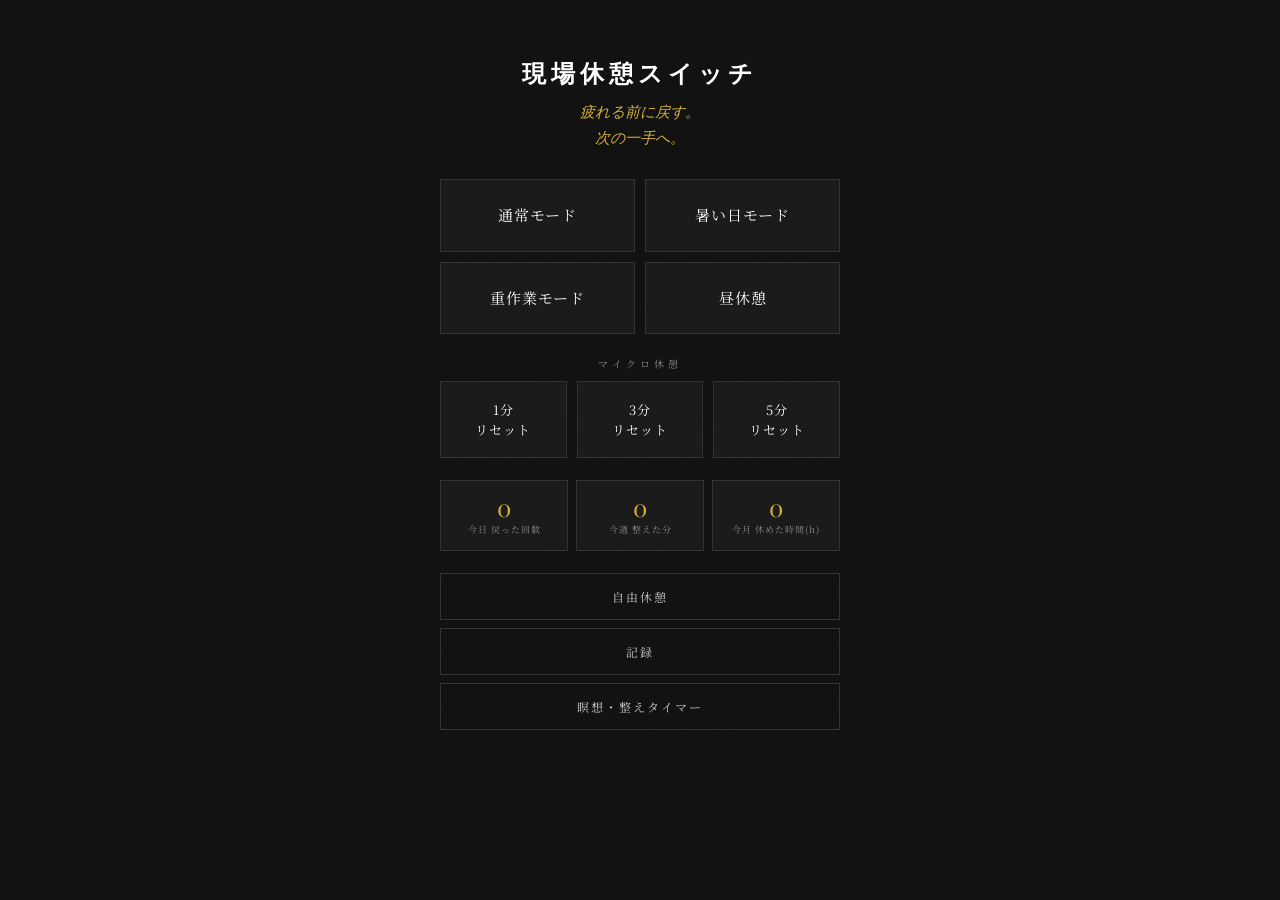
==== index.html @ 2294bb08 "Add files via upload" ====
<!DOCTYPE html>
<html lang="ja">
<head>
<meta charset="UTF-8">
<meta name="viewport" content="width=device-width, initial-scale=1.0">
<title>現場休憩スイッチ</title>
<link rel="manifest" href="manifest.json">
<meta name="theme-color" content="#111111">
<link rel="apple-touch-icon" href="icons/icon-192.png">
<meta name="apple-mobile-web-app-capable" content="yes">
<meta name="apple-mobile-web-app-status-bar-style" content="black-translucent">
<meta name="apple-mobile-web-app-title" content="現場休憩スイッチ">
<link href="https://fonts.googleapis.com/css2?family=Playfair+Display:ital,wght@0,400;0,700;1,400&family=Cormorant+Garamond:ital,wght@0,300;0,400;1,300&family=Noto+Serif+JP:wght@200;300;400&display=swap" rel="stylesheet">
<style>
*{margin:0;padding:0;box-sizing:border-box;-webkit-tap-highlight-color:transparent}
:root{
  --bg:#050507;--surface:#09090f;--card:#0d0d16;--border:#1a1a28;--border2:#252535;
  --gold:#b8973e;--gold2:#d4af5a;--gold3:#f0d080;
  --text:#ede8df;--textD:#a09880;--muted:#4a4858;--green:#4a9e6a;
}
html,body{height:100%;background:var(--bg);color:var(--text);font-family:'Noto Serif JP',serif;overflow-x:hidden;}
.ambient{position:fixed;inset:0;pointer-events:none;z-index:0;}
.ambient::before{content:'';position:absolute;top:-20%;left:30%;width:60vw;height:60vw;background:radial-gradient(circle,rgba(184,151,62,0.06)0%,transparent 70%);animation:drift 12s ease-in-out infinite alternate;}
.ambient::after{content:'';position:absolute;bottom:0;right:-10%;width:50vw;height:50vw;background:radial-gradient(circle,rgba(100,80,200,0.04)0%,transparent 70%);animation:drift 16s ease-in-out infinite alternate-reverse;}
@keyframes drift{from{transform:translate(0,0)}to{transform:translate(-5%,8%)}}
body::after{content:'';position:fixed;inset:0;background-image:url("data:image/svg+xml,%3Csvg xmlns='http://www.w3.org/2000/svg' width='300' height='300'%3E%3Cfilter id='n'%3E%3CfeTurbulence type='fractalNoise' baseFrequency='0.75' numOctaves='4'/%3E%3C/filter%3E%3Crect width='300' height='300' filter='url(%23n)' opacity='0.03'/%3E%3C/svg%3E");pointer-events:none;z-index:9999;opacity:0.5;}

#app{width:100%;}
.screen{
  display:none;
  width:100%;
  min-height:100dvh;
  flex-direction:column;
  align-items:center;
}
.screen.active{display:flex;}

/* ===== HOME ===== */
#home{justify-content:flex-start;min-height:100dvh;padding:24px 20px;position:relative;z-index:1;align-items:center;}
#meditation{justify-content:flex-start;min-height:100dvh;padding:80px 24px 40px;position:relative;z-index:1;}

/* ===== GENBA HOME (現場休憩スイッチ：黒×白×金) ===== */
#home.genba{background:#111111;color:#ffffff;}

.genba-home-header{width:100%;max-width:400px;text-align:center;margin-top:32px;margin-bottom:28px;}
.genba-home-title{
  font-family:'Playfair Display',serif;font-size:24px;font-weight:700;
  letter-spacing:5px;color:#ffffff;margin-bottom:10px;
}
.genba-home-sub{
  font-family:'Cormorant Garamond',serif;font-size:15px;font-style:italic;
  color:#D4AF37;line-height:1.7;
}

.genba-home-section{width:100%;max-width:400px;margin-bottom:22px;}
.genba-home-label{font-size:10px;letter-spacing:4px;color:#888888;text-transform:uppercase;margin-bottom:10px;text-align:center;}

.genba-home-grid{display:grid;grid-template-columns:1fr 1fr;gap:10px;}
.genba-home-grid.three{grid-template-columns:1fr 1fr 1fr;}

.genba-home-btn{
  padding:24px 8px;background:#1a1a1a;border:1px solid #333333;
  color:#ffffff;font-family:'Noto Serif JP',serif;font-size:15px;
  letter-spacing:1px;cursor:pointer;transition:all 0.2s;line-height:1.5;
}
.genba-home-btn:hover{border-color:#D4AF37;color:#D4AF37;background:rgba(212,175,55,0.06);}
.genba-home-btn.small{padding:18px 4px;font-size:13px;}

.genba-home-stats{
  width:100%;max-width:400px;
  display:grid;grid-template-columns:1fr 1fr 1fr;gap:8px;
  margin-bottom:22px;
}
.genba-stat-box{
  text-align:center;padding:14px 6px;border:1px solid #333333;background:#1a1a1a;
}
.genba-stat-num{
  display:block;font-family:'Playfair Display',serif;font-size:24px;
  color:#D4AF37;line-height:1;margin-bottom:4px;
}
.genba-stat-label{display:block;font-size:9px;letter-spacing:1px;color:#888888;}

.genba-home-links{width:100%;max-width:400px;display:flex;flex-direction:column;gap:8px;}
.genba-link-btn{
  padding:14px;background:transparent;border:1px solid #333333;
  color:#cccccc;font-family:'Noto Serif JP',serif;font-size:12px;
  letter-spacing:2px;cursor:pointer;transition:all 0.2s;
}
.genba-link-btn:hover{border-color:#D4AF37;color:#D4AF37;}
.logo{font-family:'Playfair Display',serif;font-size:13px;letter-spacing:8px;color:var(--gold);text-transform:uppercase;opacity:0.7;margin-bottom:24px;}

/* TOOL GRID — 1画面完結 */
.tool-grid{display:grid;grid-template-columns:repeat(3,1fr);gap:10px;width:100%;max-width:380px;margin-bottom:16px;}
.tool-card{
  border:1px solid var(--border2);background:var(--card);
  aspect-ratio:1;display:flex;flex-direction:column;align-items:center;justify-content:center;
  cursor:pointer;transition:all 0.25s;
}
.tool-card:hover{border-color:var(--gold);box-shadow:0 0 20px rgba(184,151,62,0.1);}
.tool-num{font-family:'Playfair Display',serif;font-size:34px;color:var(--gold2);line-height:1;}
.tool-unit{font-size:11px;letter-spacing:2px;color:var(--muted);margin-top:6px;}
.tool-card.cut .tool-num{color:#c0696f;}
.tool-card.cut:hover{border-color:#c0696f;box-shadow:0 0 20px rgba(192,105,111,0.15);}
.tool-card.sleep{background:radial-gradient(ellipse at 50% 30%,rgba(100,80,200,0.08),var(--card) 70%);}
.tool-card.sleep .tool-icon{font-size:26px;color:#a8a0e8;}
.tool-card.sleep .tool-unit{color:#a8a0e8;font-size:10px;}
.tool-card.sleep:hover{border-color:#6a5fc0;box-shadow:0 0 20px rgba(106,95,192,0.15);}
.tool-card.break{background:radial-gradient(ellipse at 50% 30%,rgba(255,255,255,0.05),var(--card) 70%);}
.tool-card.break .tool-icon{font-size:26px;color:#e8e8e8;}
.tool-card.break .tool-unit{color:#e8e8e8;font-size:11px;letter-spacing:2px;}
.tool-card.break:hover{border-color:#cfcfcf;box-shadow:0 0 20px rgba(255,255,255,0.1);}

/* HOME PHILOSOPHY */
.home-philosophy{
  width:100%;max-width:380px;
  text-align:center;
  margin:20px 0 16px;
}
.hp-line{
  font-family:'Cormorant Garamond',serif;
  font-size:14px;font-style:italic;font-weight:300;
  color:var(--textD);
  margin-bottom:14px;
  letter-spacing:1px;
}
.hp-grid{
  display:flex;
  flex-wrap:wrap;
  justify-content:center;
  gap:6px 14px;
  font-size:10px;
  letter-spacing:0.5px;
  color:var(--muted);
  font-family:'Noto Serif JP',serif;
}

/* SOUND TYPE SELECTOR */
.sound-type-row{display:flex;gap:5px;width:100%;max-width:380px;margin-bottom:10px;}
.sound-type-btn{
  flex:1;padding:10px 2px;background:transparent;
  border:1px solid var(--border2);color:var(--muted);
  font-family:'Noto Serif JP',serif;font-size:10px;letter-spacing:0.5px;
  cursor:pointer;transition:all 0.25s;
}
.sound-type-btn.on{border-color:var(--gold);color:var(--gold2);background:rgba(184,151,62,0.06);}
.sound-type-btn:hover{border-color:var(--gold2);}

/* HOME LINKS */
.home-links{display:flex;gap:10px;width:100%;max-width:380px;}
.info-link{
  flex:1;padding:14px;background:transparent;
  border:1px solid var(--border2);color:var(--muted);
  font-family:'Noto Serif JP',serif;font-size:11px;letter-spacing:3px;
  cursor:pointer;transition:all 0.25s;
}
.info-link:hover{border-color:var(--gold);color:var(--gold2);}

/* HISTORY */
.history-wrap{width:100%;max-width:380px;}
.history-item{
  display:flex;align-items:center;justify-content:space-between;
  border:1px solid var(--border);background:var(--card);
  padding:14px 16px;margin-bottom:6px;
}
.h-left{display:flex;align-items:center;gap:12px;}
.h-icon{font-size:16px;color:var(--gold);}
.h-info{display:flex;flex-direction:column;}
.h-mode{font-size:13px;color:var(--text);letter-spacing:0.5px;}
.h-date{font-size:10px;color:var(--muted);letter-spacing:1px;margin-top:2px;}
.h-dur{font-family:'Playfair Display',serif;font-size:16px;color:var(--gold2);}
.h-del{
  margin-left:14px;color:var(--muted);font-size:16px;
  padding:4px 6px;cursor:pointer;transition:color 0.2s;flex-shrink:0;
}
.h-del:hover{color:#c0696f;}
.history-empty{
  text-align:center;padding:32px 16px;
  color:var(--muted);font-size:12px;letter-spacing:2px;
  font-family:'Cormorant Garamond',serif;font-style:italic;
  border:1px dashed var(--border2);
}

/* INFO PAGE */
#info{
  padding:80px 24px 60px;
  position:relative;z-index:1;
  justify-content:flex-start;
}
#history{
  padding:80px 24px 24px;
  position:relative;z-index:1;
  justify-content:flex-start;
}
#history .info-wrap{
  margin-top:0;
  padding-top:0;
}
#history .info-title{
  margin-top:0 !important;
}
.info-wrap{width:100%;max-width:400px;}
.info-title{font-family:'Playfair Display',serif;font-size:22px;letter-spacing:4px;color:var(--gold2);text-align:center;margin-bottom:6px;}
.info-sub{font-family:'Cormorant Garamond',serif;font-size:13px;font-style:italic;color:var(--muted);text-align:center;margin-bottom:32px;}
.info-item{border:1px solid var(--border2);background:var(--card);padding:18px 20px;margin-bottom:8px;}
.info-head{display:flex;align-items:baseline;gap:12px;margin-bottom:8px;}
.info-time{font-family:'Playfair Display',serif;font-size:20px;color:var(--gold2);}
.info-name{font-size:13px;letter-spacing:2px;color:var(--text);}
.info-desc{font-family:'Cormorant Garamond',serif;font-size:14px;font-style:italic;color:var(--textD);line-height:1.7;}

/* ===== SESSION SCREEN ===== */
#session{
  position:fixed;inset:0;
  flex-direction:column;align-items:center;justify-content:center;
  padding:24px;z-index:1;
}
#session.active{display:flex;}

/* 戻るボタン（上部固定） */
.session-back{
  position:fixed;top:0;left:0;right:0;
  display:flex;align-items:center;gap:10px;
  padding:18px 20px;
  background:rgba(5,5,7,0.9);backdrop-filter:blur(10px);
  border-bottom:1px solid var(--border);
  font-size:12px;letter-spacing:3px;color:var(--textD);
  cursor:pointer;z-index:300;transition:color 0.2s;
}
.session-back:hover{color:var(--gold2);}
.session-back .arrow{font-size:16px;color:var(--gold);}

.session-mode-name{font-family:'Playfair Display',serif;font-size:26px;font-weight:700;color:var(--gold2);margin-bottom:32px;text-shadow:0 0 30px rgba(184,151,62,0.3);text-align:center;}

.session-one-line{font-family:'Cormorant Garamond',serif;font-size:18px;font-style:italic;color:var(--text);margin-top:28px;margin-bottom:8px;text-align:center;}

.timer-ring-wrap{position:relative;width:240px;height:240px;margin-bottom:8px;}
.timer-ring-wrap svg{transform:rotate(-90deg);width:100%;height:100%;}
.t-bg{stroke:var(--border2);}
.t-fill{stroke:var(--gold2);stroke-linecap:round;transition:stroke-dashoffset 1s linear;filter:drop-shadow(0 0 10px rgba(212,175,90,0.4));}
.timer-display{position:absolute;inset:0;display:flex;flex-direction:column;align-items:center;justify-content:center;}
.timer-time{font-family:'Playfair Display',serif;font-size:60px;color:var(--gold3);letter-spacing:2px;text-shadow:0 0 20px rgba(240,208,128,0.25);}
.timer-state{font-size:10px;letter-spacing:4px;color:var(--gold2);text-transform:uppercase;margin-top:8px;}

.session-actions{display:flex;gap:12px;width:100%;max-width:320px;}
.s-btn{
  flex:1;padding:16px;background:transparent;border:1px solid var(--border2);
  color:var(--textD);font-family:'Noto Serif JP',serif;font-size:12px;letter-spacing:3px;
  cursor:pointer;transition:all 0.25s;
}
.s-btn:hover{border-color:var(--gold);color:var(--gold2);}
.s-btn.gold{border-color:var(--gold);color:var(--gold2);background:rgba(184,151,62,0.06);}
.s-btn.gold:hover{background:rgba(184,151,62,0.12);box-shadow:0 0 20px rgba(184,151,62,0.15);}

.sound-toggle{
  margin-top:24px;display:flex;align-items:center;gap:10px;
  font-size:11px;letter-spacing:2px;color:var(--muted);cursor:pointer;
  border:1px solid var(--border);padding:10px 20px;transition:all 0.25s;
}
.sound-toggle.on{border-color:var(--gold);color:var(--gold2);}
.sound-toggle:hover{border-color:var(--gold2);}

.session-note{
  margin-top:14px;font-size:10px;letter-spacing:1px;
  color:var(--muted);text-align:center;max-width:280px;
  line-height:1.6;
}
.session-note.warn{color:#c0696f;}
.screen.genba .session-note{color:#888888;}
.screen.genba .session-note.warn{color:#c0696f;}

/* ===== COMPLETE SCREEN ===== */
#complete{justify-content:center;padding:40px 24px;text-align:center;position:relative;z-index:1;}
.complete-mark{font-size:14px;letter-spacing:8px;color:var(--gold);margin-bottom:32px;}
.complete-msg{font-family:'Cormorant Garamond',serif;font-size:22px;font-style:italic;font-weight:300;line-height:1.8;color:var(--text);max-width:340px;margin-bottom:48px;min-height:80px;display:flex;align-items:center;justify-content:center;}
.complete-msg.loading{font-family:'Noto Serif JP',serif;font-style:normal;font-size:12px;color:var(--muted);letter-spacing:2px;display:flex;align-items:center;gap:10px;}
.dots span{display:inline-block;width:5px;height:5px;background:var(--gold);border-radius:50%;animation:dot 1.4s infinite;}
.dots span:nth-child(2){animation-delay:.2s}.dots span:nth-child(3){animation-delay:.4s}
@keyframes dot{0%,80%,100%{transform:scale(0.5);opacity:0.2}40%{transform:scale(1);opacity:1}}

/* ===== SLEEP SCREEN ===== */
#sleep{
  justify-content:flex-start;
  padding:120px 24px 60px;
  position:relative;z-index:1;
  background:radial-gradient(ellipse at 50% 0%,rgba(100,80,200,0.06)0%,transparent 60%);
}
.sleep-deco{font-size:11px;letter-spacing:6px;color:#8880c0;text-transform:uppercase;margin-bottom:16px;opacity:0.7;text-align:center;}
.sleep-msg{font-family:'Cormorant Garamond',serif;font-size:18px;font-style:italic;color:var(--textD);margin-bottom:48px;text-align:center;}
.sleep-elapsed{font-family:'Playfair Display',serif;font-size:48px;color:var(--gold3);letter-spacing:2px;margin-bottom:4px;text-shadow:0 0 20px rgba(240,208,128,0.2);}
.sleep-remaining{font-size:11px;letter-spacing:2px;color:var(--muted);margin-bottom:36px;min-height:14px;}

/* ===== GENBA THEME (休憩モード：黒×白、屋外視認性重視) ===== */
.screen.genba{
  background:#111111;
  color:#ffffff;
}
.screen.genba .session-back.genba-back{
  background:rgba(17,17,17,0.92);
  color:#cccccc;
  border-bottom:1px solid #2a2a2a;
}
.screen.genba .session-back.genba-back .arrow{color:#D4AF37;}
.screen.genba .session-back.genba-back:hover{color:#D4AF37;}

#breakSetup{justify-content:flex-start;padding:100px 24px 60px;align-items:center;}
#genbaModeSelect{justify-content:flex-start;padding:100px 24px 60px;align-items:center;}
.genba-title{font-family:'Playfair Display',serif;font-size:26px;font-weight:700;letter-spacing:4px;color:#ffffff;margin-bottom:8px;text-align:center;}
.genba-sub{font-family:'Cormorant Garamond',serif;font-size:14px;font-style:italic;color:#aaaaaa;margin-bottom:32px;text-align:center;}

.genba-input-wrap{width:100%;max-width:360px;margin-bottom:36px;}
.genba-input{
  width:100%;padding:16px;background:#1a1a1a;
  border:1px solid #333333;color:#ffffff;
  font-family:'Noto Serif JP',serif;font-size:15px;
  margin-bottom:12px;
}
.genba-input:focus{outline:none;border-color:#D4AF37;}
.genba-input::placeholder{color:#666666;}
.genba-presets{display:flex;flex-wrap:wrap;gap:8px;}
.genba-preset-btn{
  padding:10px 14px;background:transparent;border:1px solid #333333;
  color:#cccccc;font-family:'Noto Serif JP',serif;font-size:12px;
  letter-spacing:1px;cursor:pointer;transition:all 0.2s;
}
.genba-preset-btn:hover{border-color:#D4AF37;color:#D4AF37;}

.genba-time-label{font-size:10px;letter-spacing:4px;color:#888888;text-transform:uppercase;margin-bottom:12px;}
.genba-time-row{display:flex;gap:10px;width:100%;max-width:360px;}
.genba-time-btn{
  flex:1;padding:18px 8px;background:#1a1a1a;border:1px solid #333333;
  color:#ffffff;font-family:'Playfair Display',serif;font-size:18px;
  cursor:pointer;transition:all 0.2s;
}
.genba-time-btn:hover{border-color:#D4AF37;color:#D4AF37;background:rgba(212,175,55,0.06);}

/* BREAK SESSION */
#breakSession{padding:24px;}
.genba-mode-name{font-family:'Playfair Display',serif;font-size:26px;font-weight:700;color:#ffffff;margin-bottom:28px;text-align:center;letter-spacing:4px;}
.genba-ring .genba-ring-bg{stroke:#333333;}
.genba-ring .genba-ring-fill{stroke:#D4AF37;filter:drop-shadow(0 0 8px rgba(212,175,55,0.4));}
.genba-time{color:#ffffff;text-shadow:none;}
.genba-state{color:#D4AF37;}
.genba-calm-list{
  display:flex;flex-direction:column;gap:10px;align-items:center;
  margin-top:8px;font-family:'Cormorant Garamond',serif;font-size:18px;
  font-style:italic;color:#cccccc;
}
.genba-btn{border-color:#333333;color:#cccccc;}
.genba-btn:hover{border-color:#D4AF37;color:#D4AF37;}
.genba-btn.gold{border-color:#D4AF37;color:#D4AF37;background:rgba(212,175,55,0.06);}
.genba-btn.gold:hover{background:rgba(212,175,55,0.14);}

/* BREAK DONE */
#breakDone{justify-content:center;padding:40px 24px;text-align:center;}
.genba-done-mark{font-size:20px;color:#888888;margin-bottom:14px;}
.genba-done-label{font-family:'Cormorant Garamond',serif;font-size:15px;font-style:italic;letter-spacing:3px;color:#aaaaaa;margin-bottom:32px;}
.genba-done-sub{font-size:12px;letter-spacing:4px;color:#888888;text-transform:uppercase;margin-bottom:14px;}
.genba-next-action{
  font-family:'Playfair Display',serif;font-size:30px;font-weight:700;
  color:#D4AF37;max-width:340px;line-height:1.6;
  border:1px solid #D4AF37;padding:28px 24px;background:#1a1a1a;
  text-shadow:0 0 20px rgba(212,175,55,0.25);
  box-shadow:0 0 30px rgba(212,175,55,0.1);
}

/* BREAK WARNING (休憩終了30秒前: 全画面演出) */
#breakWarning{
  justify-content:center;align-items:center;text-align:center;
  background:#000000;
  animation: genbaWarningFade 0.6s ease;
}
@keyframes genbaWarningFade{from{opacity:0}to{opacity:1}}
.genba-warning-wrap{display:flex;flex-direction:column;align-items:center;padding:24px;}
.genba-warning-label{
  font-family:'Noto Serif JP',serif;font-size:13px;font-weight:400;
  letter-spacing:6px;color:#888888;margin-bottom:6px;
  text-transform:uppercase;
}
.genba-warning-sub{
  font-family:'Cormorant Garamond',serif;font-size:14px;font-style:italic;
  color:#888888;margin-bottom:4px;
}
.genba-warning-action{
  margin-top:36px;font-family:'Playfair Display',serif;font-size:32px;font-weight:700;
  font-style:normal;color:#D4AF37;border:1px solid #D4AF37;
  padding:28px 24px;background:#1a1a1a;max-width:340px;line-height:1.6;
  text-shadow:0 0 20px rgba(212,175,55,0.25);
  box-shadow:0 0 30px rgba(212,175,55,0.1);
}

/* SLEEP SELECT */
#sleepSelect{justify-content:flex-start;padding:120px 24px 60px;position:relative;z-index:1;}
.sleep-select-list{width:100%;max-width:340px;display:flex;flex-direction:column;gap:10px;margin-top:8px;}
.sleep-select-btn{
  padding:18px;background:var(--card);border:1px solid var(--border2);
  color:var(--text);font-family:'Noto Serif JP',serif;font-size:14px;letter-spacing:2px;
  cursor:pointer;transition:all 0.25s;
}
.sleep-select-btn:hover{border-color:#6a5fc0;color:#a8a0e8;box-shadow:0 0 20px rgba(106,95,192,0.1);}

/* BOTTOM PAD */
.bottom-pad{height:40px;}
</style>
</head>
<body>
<div class="ambient"></div>
<div id="app">

<!-- ===== HOME (現場休憩スイッチ) ===== -->
<div id="home" class="screen active genba">
  <div class="genba-home-header">
    <div class="genba-home-title">現場休憩スイッチ</div>
    <div class="genba-home-sub">疲れる前に戻す。<br>次の一手へ。</div>
  </div>

  <div class="genba-home-section">
    <div class="genba-home-grid">
      <button class="genba-home-btn" onclick="openGenbaMode('normal')">通常モード</button>
      <button class="genba-home-btn" onclick="openGenbaMode('hot')">暑い日モード</button>
      <button class="genba-home-btn" onclick="openGenbaMode('heavy')">重作業モード</button>
      <button class="genba-home-btn" onclick="openGenbaMode('lunch')">昼休憩</button>
    </div>
  </div>

  <div class="genba-home-section">
    <div class="genba-home-label">マイクロ休憩</div>
    <div class="genba-home-grid three">
      <button class="genba-home-btn small" onclick="openMicroSetup(1)">1分<br>リセット</button>
      <button class="genba-home-btn small" onclick="openMicroSetup(3)">3分<br>リセット</button>
      <button class="genba-home-btn small" onclick="openMicroSetup(5)">5分<br>リセット</button>
    </div>
  </div>

  <div class="genba-home-stats" id="genbaHomeStats"></div>

  <div class="genba-home-links">
    <button class="genba-link-btn" onclick="openBreakSetup()">自由休憩</button>
    <button class="genba-link-btn" onclick="renderHistory();showScreen('history')">記録</button>
    <button class="genba-link-btn" onclick="showScreen('meditation')">瞑想・整えタイマー</button>
  </div>
</div>

<!-- ===== MEDITATION (瞑想・整えタイマー) ===== -->
<div id="meditation" class="screen">
  <div class="session-back" onclick="goHome()">
    <span class="arrow">←</span> 戻る
  </div>
  <div class="logo" style="margin-top:60px;">DAIMON</div>

  <div class="tool-grid">
    <div class="tool-card cut" onclick="startSession(30,'secs','断ち切り')">
      <div class="tool-num">30</div><div class="tool-unit">秒</div>
    </div>
    <div class="tool-card" onclick="startSession(1,'min','一息リセット')">
      <div class="tool-num">1</div><div class="tool-unit">分</div>
    </div>
    <div class="tool-card" onclick="startSession(3,'min','現場呼吸')">
      <div class="tool-num">3</div><div class="tool-unit">分</div>
    </div>
    <div class="tool-card" onclick="startSession(5,'min','集中戻し')">
      <div class="tool-num">5</div><div class="tool-unit">分</div>
    </div>
    <div class="tool-card" onclick="startSession(10,'min','精度回復')">
      <div class="tool-num">10</div><div class="tool-unit">分</div>
    </div>
    <div class="tool-card" onclick="startSession(20,'min','深い整え')">
      <div class="tool-num">20</div><div class="tool-unit">分</div>
    </div>
    <div class="tool-card" onclick="startSession(25,'min','ストレス耐性')">
      <div class="tool-num">25</div><div class="tool-unit">分</div>
    </div>
    <div class="tool-card sleep" onclick="showScreen('sleepSelect')">
      <div class="tool-icon">◐</div><div class="tool-unit">眠れない時</div>
    </div>
    <div class="tool-card break" onclick="openBreakSetup()">
      <div class="tool-icon">↺</div><div class="tool-unit">休憩</div>
    </div>
  </div>

  <div class="home-philosophy">
    <div class="hp-line">休むためではなく、戻るために使う。</div>
    <div class="hp-grid">
      <span>30秒：断ち切り</span>
      <span>1分：一息</span>
      <span>3分：呼吸</span>
      <span>5分：集中</span>
      <span>10分：精度</span>
      <span>20分：回復</span>
      <span>25分：耐性</span>
    </div>
  </div>

  <div class="sound-type-row">
    <button class="sound-type-btn" data-sound="ocean" onclick="setSoundType('ocean')">波打ち際</button>
    <button class="sound-type-btn" data-sound="river" onclick="setSoundType('river')">川</button>
    <button class="sound-type-btn" data-sound="forest" onclick="setSoundType('forest')">森</button>
    <button class="sound-type-btn" data-sound="rain" onclick="setSoundType('rain')">雨</button>
    <button class="sound-type-btn on" data-sound="silent" onclick="setSoundType('silent')">無音</button>
  </div>

  <div class="sound-toggle count-sound-toggle on" onclick="toggleCountSound()" style="margin-top:0;margin-bottom:14px;">
    🔔 &nbsp;カウント音 — ON
  </div>

  <div class="home-links">
    <button class="info-link" onclick="renderHistory();showScreen('history')">記録</button>
    <button class="info-link" onclick="showScreen('info')">時間別効果</button>
  </div>
</div>

<!-- ===== HISTORY (記録) ===== -->
<div id="history" class="screen">
  <div class="session-back" onclick="goHome()">
    <span class="arrow">←</span> 戻る
  </div>
  <div class="info-wrap">
    <div class="info-title">記録</div>
    <div class="info-sub">積み上げてきたもの</div>
    <div class="history-wrap" id="historyWrap"></div>
  </div>
  <div class="bottom-pad"></div>
</div>

<!-- ===== INFO (時間別効果) ===== -->
<div id="info" class="screen">
  <div class="session-back" onclick="goMeditation()">
    <span class="arrow">←</span> 戻る
  </div>

  <div class="info-wrap">
    <div class="info-title">時間別効果</div>
    <div class="info-sub">それぞれの時間に、意味がある</div>

    <div class="info-item">
      <div class="info-head"><span class="info-time">30秒</span><span class="info-name">断ち切り</span></div>
      <div class="info-desc">今のミスや感情を、そこで止める。引きずらず次へ移るための一手。</div>
    </div>
    <div class="info-item">
      <div class="info-head"><span class="info-time">1分</span><span class="info-name">一息リセット</span></div>
      <div class="info-desc">肩の力を抜き、呼吸を整える。小さな切り替えに使う。</div>
    </div>
    <div class="info-item">
      <div class="info-head"><span class="info-time">3分</span><span class="info-name">現場呼吸</span></div>
      <div class="info-desc">作業の合間、現場に戻るための呼吸。焦りを置いていく。</div>
    </div>
    <div class="info-item">
      <div class="info-head"><span class="info-time">5分</span><span class="info-name">集中戻し</span></div>
      <div class="info-desc">散った集中を戻す。雑念が出ても、また戻ればいい。</div>
    </div>
    <div class="info-item">
      <div class="info-head"><span class="info-time">10分</span><span class="info-name">精度回復</span></div>
      <div class="info-desc">焦りや力みを抜き、静かな状態に戻す。判断の精度を取り戻す。</div>
    </div>
    <div class="info-item">
      <div class="info-head"><span class="info-time">20分</span><span class="info-name">深い整え</span></div>
      <div class="info-desc">長く座り、思考を追わない時間。深いリセットに使う。</div>
    </div>
    <div class="info-item">
      <div class="info-head"><span class="info-time">25分</span><span class="info-name">ストレス耐性</span></div>
      <div class="info-desc">不快さから逃げずにいる時間。耐えたことが、そのまま証拠になる。</div>
    </div>
    <div class="info-item">
      <div class="info-head"><span class="info-time">∞</span><span class="info-name">眠れない時</span></div>
      <div class="info-desc">タイマーなし。自然音だけで横になる。終わりを決めず、終わったら終了を押す。</div>
    </div>
  </div>

  <div class="bottom-pad"></div>
</div>

<!-- ===== SESSION ===== -->
<div id="session" class="screen">
  <div class="session-back" onclick="cancelSession()">
    <span class="arrow">←</span> 戻る
  </div>

  <div class="session-mode-name" id="sessionModeName">—</div>

  <div class="timer-ring-wrap">
    <svg viewBox="0 0 240 240">
      <circle class="t-bg" cx="120" cy="120" r="108" fill="none" stroke-width="4"/>
      <circle class="t-fill" id="tFill" cx="120" cy="120" r="108" fill="none" stroke-width="4" stroke-dasharray="679" stroke-dashoffset="0"/>
    </svg>
    <div class="timer-display">
      <div class="timer-time" id="timerTime">00:00</div>
      <div class="timer-state" id="timerState">進行中</div>
    </div>
  </div>

  <div class="session-one-line" id="sessionOneLine">—</div>

  <div class="sound-toggle" id="soundToggle" onclick="toggleSound()" style="margin-top:20px;">
    ♪ &nbsp;自然音 — OFF
  </div>

  <div class="session-actions" style="margin-top:28px;">
    <button class="s-btn" id="pauseBtn" onclick="togglePause()">一旦止める</button>
    <button class="s-btn gold" onclick="cancelSession()">終了</button>
  </div>
</div>

<!-- ===== COMPLETE ===== -->
<div id="complete" class="screen">
  <div class="complete-mark">✦ ✦ ✦</div>
  <div class="complete-msg" id="completeMsg">整った。</div>
  <div class="session-actions" style="max-width:320px;">
    <button class="s-btn gold" onclick="goMeditation()" style="flex:1">ホームへ戻る</button>
  </div>
</div>

<!-- ===== SLEEP ===== -->
<!-- ===== SLEEP SELECT (終了時間選択) ===== -->
<div id="sleepSelect" class="screen">
  <div class="session-back" onclick="goMeditation()">
    <span class="arrow">←</span> 戻る
  </div>
  <div class="sleep-deco">SLEEP MODE</div>
  <div class="sleep-msg">終了時間を選んでください</div>
  <div class="sleep-select-list">
    <button class="sleep-select-btn" onclick="startSleep(30)">30分後に停止</button>
    <button class="sleep-select-btn" onclick="startSleep(60)">60分後に停止</button>
    <button class="sleep-select-btn" onclick="startSleep(90)">90分後に停止</button>
    <button class="sleep-select-btn" onclick="startSleep(480)">朝まで流す</button>
    <button class="sleep-select-btn" onclick="startSleep(0)">手動停止</button>
  </div>
</div>

<div id="sleep" class="screen">
  <div class="sleep-deco">SLEEP MODE</div>
  <div class="sleep-msg">そのまま、横になっていい。<br>音だけが続く。</div>
  <div class="sleep-elapsed" id="sleepElapsed">00:00</div>
  <div class="sleep-remaining" id="sleepRemaining"></div>
  <div class="sound-toggle on" id="sleepSoundToggle" onclick="toggleSleepSound()">
    ♪ &nbsp;自然音 — ON
  </div>
  <div class="session-actions" style="margin-top:32px;max-width:320px;">
    <button class="s-btn" onclick="endSleep()" style="flex:1">終了</button>
  </div>
</div>

<!-- ===== BREAK SETUP (休憩前: 次の一手を入力) ===== -->
<!-- ===== GENBA MODE SELECT (通常/暑い日/重作業/昼休憩の時間選択) ===== -->
<div id="genbaModeSelect" class="screen genba">
  <div class="session-back genba-back" onclick="goHome()">
    <span class="arrow">←</span> 戻る
  </div>

  <div class="genba-title" id="genbaModeTitle">モード</div>
  <div class="genba-sub" id="genbaModeNote"></div>

  <div class="genba-input-wrap">
    <div class="genba-time-label" style="margin-bottom:10px;">休憩後、最初にやること</div>
    <input type="text" id="genbaNextActionInput" class="genba-input" placeholder="例：ボードを1枚貼る（未入力なら「次の一手だけ見る」）" maxlength="40">
    <div class="genba-presets">
      <button class="genba-preset-btn" onclick="setGenbaNextAction('間柱を入れる')">間柱を入れる</button>
      <button class="genba-preset-btn" onclick="setGenbaNextAction('ボードを1枚貼る')">ボードを1枚貼る</button>
      <button class="genba-preset-btn" onclick="setGenbaNextAction('墨出しをする')">墨出しをする</button>
      <button class="genba-preset-btn" onclick="setGenbaNextAction('次の一手だけ見る')">次の一手だけ見る</button>
    </div>
  </div>

  <div class="genba-time-label" id="genbaModeOptionsLabel">作業 → 休憩 を選ぶ</div>
  <div class="genba-time-row" id="genbaModeOptions" style="flex-direction:column;gap:10px;"></div>
</div>

<div id="breakSetup" class="screen genba">
  <div class="session-back genba-back" onclick="goHome()">
    <span class="arrow">←</span> 戻る
  </div>

  <div class="genba-title">休憩</div>
  <div class="genba-sub">休憩後、最初にやることを決めておく</div>

  <div class="genba-input-wrap">
    <input type="text" id="nextActionInput" class="genba-input" placeholder="例：ボードを1枚貼る" maxlength="40">
    <div class="genba-presets">
      <button class="genba-preset-btn" onclick="setNextAction('間柱を入れる')">間柱を入れる</button>
      <button class="genba-preset-btn" onclick="setNextAction('ボードを1枚貼る')">ボードを1枚貼る</button>
      <button class="genba-preset-btn" onclick="setNextAction('墨出しをする')">墨出しをする</button>
      <button class="genba-preset-btn" onclick="setNextAction('次の一手だけ見る')">次の一手だけ見る</button>
    </div>
  </div>

  <div class="genba-time-label">休憩時間</div>
  <div class="genba-time-row">
    <button class="genba-time-btn" onclick="startBreak(5)">5分</button>
    <button class="genba-time-btn" onclick="startBreak(10)">10分</button>
    <button class="genba-time-btn" onclick="startBreak(15)">15分</button>
    <button class="genba-time-btn" onclick="startBreak(20)">20分</button>
  </div>
</div>

<!-- ===== BREAK SESSION (休憩中) ===== -->
<div id="breakSession" class="screen genba">
  <div class="session-back genba-back" onclick="cancelBreak()">
    <span class="arrow">←</span> 戻る
  </div>

  <div class="genba-mode-name" id="breakModeName">休憩中</div>

  <div class="timer-ring-wrap genba-ring">
    <svg viewBox="0 0 240 240">
      <circle class="t-bg genba-ring-bg" cx="120" cy="120" r="108" fill="none" stroke-width="4"/>
      <circle class="t-fill genba-ring-fill" id="breakRingFill" cx="120" cy="120" r="108" fill="none" stroke-width="4" stroke-dasharray="679" stroke-dashoffset="0"/>
    </svg>
    <div class="timer-display">
      <div class="timer-time genba-time" id="breakTimerTime">00:00</div>
      <div class="timer-state genba-state" id="breakTimerState">整える</div>
    </div>
  </div>

  <div class="genba-calm-list" id="breakChecklist"></div>

  <div class="session-note warn wake-lock-note" style="display:none;">
    この端末は画面消灯防止に対応していません。スマホ標準アラームを併用してください。
  </div>

  <div class="session-actions" style="margin-top:28px;">
    <button class="s-btn genba-btn" id="breakPauseBtn" onclick="toggleBreakPause()">一旦止める</button>
    <button class="s-btn genba-btn gold" onclick="cancelBreak()">終了</button>
  </div>
</div>

<!-- ===== BREAK WARNING (休憩終了30秒前：全画面) ===== -->
<div id="breakWarning" class="screen genba">
  <div class="genba-warning-wrap">
    <div class="genba-warning-label">次の一手だけ見る</div>
    <div class="genba-warning-sub">全部考えなくていい</div>
    <div class="genba-warning-sub">戻る場所は一つでいい</div>
    <div class="genba-warning-action" id="breakWarningAction">—</div>
  </div>
</div>

<!-- ===== BREAK DONE (休憩終了→次の一手) ===== -->
<div id="breakDone" class="screen genba">
  <div class="genba-done-mark">✦</div>
  <div class="genba-done-label" id="breakDoneLabel">休憩完了</div>
  <div class="genba-done-sub">まず</div>
  <div class="genba-next-action" id="breakNextActionDisplay">—</div>

  <div class="session-actions" style="margin-top:40px;max-width:320px;">
    <button class="s-btn genba-btn gold" style="flex:1" onclick="goHome()">現場に戻る</button>
  </div>
</div>

</div>

<script>
// ===== STATE =====
let currentTimer = null;
let totalSeconds = 0;
let remainingSeconds = 0;
let isPaused = false;
let wakeLock = null;
let wakeLockUnsupported = false;
let soundOn = false;
const COUNT_SOUND_KEY = 'daimon_count_sound';
let countSoundOn = localStorage.getItem(COUNT_SOUND_KEY) !== '0'; // 初期値ON
let currentModeLabel = '';
let currentModeUnit = '';
let currentModeValue = 0;
let audioCtx = null;
let noiseNode = null;
let bigWaveTimer = null;

// Sleep mode
let sleepInterval = null;
let sleepSeconds = 0;
let sleepSoundOn = true;

const RING_CIRC = 2 * Math.PI * 108; // ≈679

// ===== MODE CONTENT (一言だけ) =====
const MODE_CONTENT = {
  '断ち切り':     '次の一手だけ見る',
  '一息リセット': '肩の力を抜く',
  '現場呼吸':     '戻ったら、動き出す',
  '集中戻し':     '崩れても、戻れる',
  '精度回復':     '静かになるまで',
  '深い整え':     'ただ、座っている',
  'ストレス耐性': '逃げずに、ここにいる',
};


// ===== HISTORY (localStorage) =====
const HISTORY_KEY = 'daimon_meditation_history';

function loadHistory() {
  try {
    const raw = localStorage.getItem(HISTORY_KEY);
    const history = raw ? JSON.parse(raw) : [];

    let changed = false;
    const fixed = history.map((item, index) => {
      if (!item.id) {
        changed = true;
        return { ...item, id: 'legacy-' + index + '-' + (item.date || '') + '-' + (item.label || '') };
      }
      return item;
    });

    if (changed) localStorage.setItem(HISTORY_KEY, JSON.stringify(fixed));

    return fixed;
  } catch { return []; }
}

function saveHistoryEntry(entry) {
  const history = loadHistory();
  entry.id = Date.now() + '-' + Math.random().toString(36).slice(2,7);
  entry.ts = Date.now(); // 統計集計用タイムスタンプ
  history.unshift(entry); // 新しいものを先頭に
  if (history.length > 50) history.length = 50; // 最大50件
  localStorage.setItem(HISTORY_KEY, JSON.stringify(history));
}

function deleteHistoryEntry(id) {
  if (!id) return;
  const history = loadHistory().filter(item => item.id !== id);
  localStorage.setItem(HISTORY_KEY, JSON.stringify(history));
  renderHistory();
}

function clearAllHistory() {
  if (!confirm('記録をすべて削除しますか？')) return;
  localStorage.setItem(HISTORY_KEY, JSON.stringify([]));
  renderHistory();
}

// ===== 現場休憩スイッチ：統計表示（今日/今週/今月） =====
// ポイント化・ランキング・連続記録は意図的に実装しない（仕様方針）
function renderGenbaStats() {
  const wrap = document.getElementById('genbaHomeStats');
  if (!wrap) return;
  wrap.textContent = '';

  const history = loadHistory().filter(item => typeof item.ts === 'number');
  const now = new Date();

  // 今日の開始
  const todayStart = new Date(now.getFullYear(), now.getMonth(), now.getDate()).getTime();

  // 今週の開始（月曜始まり）
  const dow = now.getDay(); // 0=日
  const diffToMonday = (dow === 0 ? 6 : dow - 1);
  const weekStart = new Date(now.getFullYear(), now.getMonth(), now.getDate() - diffToMonday).getTime();

  // 今月の開始
  const monthStart = new Date(now.getFullYear(), now.getMonth(), 1).getTime();

  let todayCount = 0;
  let weekMinutes = 0;
  let monthMinutes = 0;

  history.forEach(item => {
    const mins = parseInt(item.duration, 10) || 0;
    if (item.ts >= todayStart) todayCount++;
    if (item.ts >= weekStart) weekMinutes += mins;
    if (item.ts >= monthStart) monthMinutes += mins;
  });

  const monthHours = Math.round(monthMinutes / 60 * 10) / 10; // 小数1桁

  const stats = [
    { num: `${todayCount}`, label: '今日 戻った回数' },
    { num: `${weekMinutes}`, label: '今週 整えた分' },
    { num: `${monthHours}`, label: '今月 休めた時間(h)' },
  ];

  stats.forEach(s => {
    const box = document.createElement('div');
    box.className = 'genba-stat-box';
    const num = document.createElement('span');
    num.className = 'genba-stat-num';
    num.textContent = s.num;
    const lbl = document.createElement('span');
    lbl.className = 'genba-stat-label';
    lbl.textContent = s.label;
    box.appendChild(num);
    box.appendChild(lbl);
    wrap.appendChild(box);
  });
}

function renderHistory() {
  const wrap = document.getElementById('historyWrap');
  const history = loadHistory();
  wrap.textContent = '';

  if (history.length === 0) {
    const empty = document.createElement('div');
    empty.className = 'history-empty';
    empty.textContent = 'まだ記録がない。最初の一手を。';
    wrap.appendChild(empty);
    return;
  }

  history.forEach(item => {
    const row = document.createElement('div');
    row.className = 'history-item';

    const left = document.createElement('div');
    left.className = 'h-left';

    const icon = document.createElement('div');
    icon.className = 'h-icon';
    icon.textContent = item.type === 'sleep' ? '◐' : item.type === 'break' ? '↺' : '✦';

    const info = document.createElement('div');
    info.className = 'h-info';

    const mode = document.createElement('div');
    mode.className = 'h-mode';
    mode.textContent = item.label; // textContentで安全に表示

    const date = document.createElement('div');
    date.className = 'h-date';
    date.textContent = item.date;

    info.appendChild(mode);
    info.appendChild(date);
    left.appendChild(icon);
    left.appendChild(info);

    const dur = document.createElement('div');
    dur.className = 'h-dur';
    dur.textContent = item.duration;

    const del = document.createElement('div');
    del.className = 'h-del';
    del.textContent = '✕';
    del.onclick = () => deleteHistoryEntry(item.id);

    row.appendChild(left);
    row.appendChild(dur);
    row.appendChild(del);
    wrap.appendChild(row);
  });

  const clearBtn = document.createElement('button');
  clearBtn.className = 'info-link';
  clearBtn.style.marginTop = '16px';
  clearBtn.style.width = '100%';
  clearBtn.textContent = '記録をすべて削除';
  clearBtn.onclick = clearAllHistory;
  wrap.appendChild(clearBtn);
}

// ===== NAVIGATION =====
function showScreen(id) {
  document.querySelectorAll('.screen').forEach(s => s.classList.remove('active'));
  document.getElementById(id).classList.add('active');
}

function goHome() {
  stopAllAudio();
  renderGenbaStats();
  showScreen('home');
}

function goMeditation() {
  stopAllAudio();
  showScreen('meditation');
}

// ===== SOUND (Web Audio API — 自然音風ノイズ) =====
function initAudio() {
  if (audioCtx) return;
  audioCtx = new (window.AudioContext || window.webkitAudioContext)();
}

// ===== カウント音・終了音（自然音とは独立） =====
function playBeep() {
  if (!countSoundOn) return;
  initAudio();
  const osc = audioCtx.createOscillator();
  const gain = audioCtx.createGain();
  osc.type = 'sine';
  osc.frequency.value = 880;
  gain.gain.setValueAtTime(0, audioCtx.currentTime);
  gain.gain.linearRampToValueAtTime(0.22, audioCtx.currentTime + 0.01);
  gain.gain.exponentialRampToValueAtTime(0.0001, audioCtx.currentTime + 0.15);
  osc.connect(gain);
  gain.connect(audioCtx.destination);
  osc.start();
  osc.stop(audioCtx.currentTime + 0.15);
}

// 終了音：確実に鳴らすため、カウント音設定とは独立させる。
// AudioContextがバックグラウンドでサスペンドされている場合はresumeしてから鳴らす。
function playFinishBell() {
  initAudio();

  const ring = () => {
    const now = audioCtx.currentTime;
    // ベルらしい質感: 基音＋倍音を重ねる（音量を強化、減衰も長め）
    [660, 990, 1320, 1980].forEach((freq, i) => {
      const osc = audioCtx.createOscillator();
      const gain = audioCtx.createGain();
      osc.type = 'sine';
      osc.frequency.value = freq;
      const vol = 0.35 / (i + 1);
      gain.gain.setValueAtTime(0, now);
      gain.gain.linearRampToValueAtTime(vol, now + 0.02);
      gain.gain.exponentialRampToValueAtTime(0.0001, now + 2.2);
      osc.connect(gain);
      gain.connect(audioCtx.destination);
      osc.start(now);
      osc.stop(now + 2.2);
    });
  };

  if (audioCtx.state === 'suspended') {
    audioCtx.resume().then(() => {
      ring();
      setTimeout(ring, 700);
    }).catch(() => {});
  } else {
    ring();
    setTimeout(ring, 700);
  }
}

// ===== Wake Lock（タイマー中の画面消灯防止）共通 =====
async function requestWakeLock() {
  if (!('wakeLock' in navigator)) {
    wakeLockUnsupported = true;
    showWakeLockNote(true);
    return;
  }
  try {
    wakeLock = await navigator.wakeLock.request('screen');
    wakeLock.addEventListener('release', () => { wakeLock = null; });
    showWakeLockNote(false);
  } catch (e) {
    wakeLockUnsupported = true;
    showWakeLockNote(true);
  }
}

function releaseWakeLock() {
  if (wakeLock) {
    try { wakeLock.release(); } catch {}
    wakeLock = null;
  }
}

function showWakeLockNote(show) {
  document.querySelectorAll('.wake-lock-note').forEach(el => {
    el.style.display = show ? 'block' : 'none';
  });
}

function toggleCountSound() {
  countSoundOn = !countSoundOn;
  localStorage.setItem(COUNT_SOUND_KEY, countSoundOn ? '1' : '0');
  updateCountSoundUI();
}

function updateCountSoundUI() {
  document.querySelectorAll('.count-sound-toggle').forEach(el => {
    el.classList.toggle('on', countSoundOn);
    el.textContent = countSoundOn ? '🔔  カウント音 — ON' : '🔔  カウント音 — OFF';
  });
}

// ===== 自然音：音源ファイル優先、無ければ生成波音にフォールバック =====
const SOUND_SOURCES = {
  ocean: 'assets/sounds/ocean-waves.mp3',
  river: 'assets/sounds/river.mp3',
  forest: 'assets/sounds/forest.mp3',
  rain: 'assets/sounds/rain.mp3',
};
const SOUND_KEY = 'daimon_sound_type';
let selectedSound = localStorage.getItem(SOUND_KEY) || 'silent'; // 初期値: 無音（標準OFF）

function setSoundType(type) {
  selectedSound = type;
  localStorage.setItem(SOUND_KEY, type);
  updateSoundTypeUI();

  if (!noiseNode) return; // 再生中でなければ何もしない（次回再生時に新音源が使われる）

  if (noiseNode.type === 'silent') {
    // 無音から音源ありへ切り替え：再生中だった場合は新しい音源で開始
    noiseNode = null;
    if (type !== 'silent') startNoise(currentGentle);
    return;
  }

  if (type === 'silent') {
    // 音源あり→無音：停止
    stopNoise();
    noiseNode = { type: 'silent' };
    return;
  }

  if (noiseNode.type === 'file') {
    // 再生中の音源を、新しい音源に直接切り替える
    const audioEl = noiseNode.audioEl;
    const newSrc = SOUND_SOURCES[type] || SOUND_SOURCES.ocean;
    try {
      audioEl.pause();
      audioEl.currentTime = 0;
      audioEl.src = newSrc;
      audioEl.load();
      audioEl.play().catch(() => {});
      noiseNode.src = newSrc;
    } catch {}
    return;
  }

  // 生成波音の場合は一度止めて新しい音源で再生し直す
  stopNoise();
  setTimeout(() => { if (soundOn || sleepSoundOn) startNoise(currentGentle); }, 450);
}

function updateSoundTypeUI() {
  document.querySelectorAll('.sound-type-btn').forEach(btn => {
    btn.classList.toggle('on', btn.dataset.sound === selectedSound);
  });
}

let currentGentle = false;

function startNoise(gentle) {
  if (noiseNode) return;
  currentGentle = !!gentle;

  // 「無音」選択時は何も再生しない
  if (selectedSound === 'silent') {
    noiseNode = { type: 'silent' };
    return;
  }

  const src = SOUND_SOURCES[selectedSound] || SOUND_SOURCES.ocean;
  const audioEl = new Audio(src);
  audioEl.loop = true;
  audioEl.preload = 'auto';
  audioEl.volume = gentle ? 0.5 : 0.6;

  // すぐに登録（再生中の切り替え操作で重複起動しないように）
  noiseNode = { type: 'file', audioEl, src };

  let usedFallback = false;

  const tryFallback = () => {
    if (usedFallback) return;
    usedFallback = true;
    try { audioEl.pause(); } catch {}
    noiseNode = null;
    initAudio();
    startGeneratedWave(gentle);
  };

  audioEl.addEventListener('error', tryFallback);
  audioEl.play().catch(tryFallback);
}

// --- フォールバック：生成波音（Web Audio合成） ---
function startGeneratedWave(gentle) {
  if (noiseNode) return;
  initAudio();

  const bufferSize = 2 * audioCtx.sampleRate;
  const buffer = audioCtx.createBuffer(1, bufferSize, audioCtx.sampleRate);
  const output = buffer.getChannelData(0);

  // ブラウンノイズ生成（波音のベース）
  let last = 0;
  for (let i = 0; i < bufferSize; i++) {
    const white = Math.random() * 2 - 1;
    last = (last + white * 0.05) / 1.02;
    output[i] = last * 3.0;
  }

  const source = audioCtx.createBufferSource();
  source.buffer = buffer;
  source.loop = true;

  // --- 低音側：波の「ザザーッ」という本体 ---
  const lowFilter = audioCtx.createBiquadFilter();
  lowFilter.type = 'lowpass';
  lowFilter.frequency.value = 700;

  const lowGain = audioCtx.createGain();
  lowGain.gain.value = 0.9;

  // --- 高音側：引き際の「シュワシュワ」 ---
  const highFilter = audioCtx.createBiquadFilter();
  highFilter.type = 'highpass';
  highFilter.frequency.value = 2200;

  const highGain = audioCtx.createGain();
  highGain.gain.value = 0.35;

  // 全体ゲイン（フェードアウト等で使用）
  const gain = audioCtx.createGain();
  gain.gain.value = 0.18;

  // 波本体の音量（不規則に変化させる）
  const waveGain = audioCtx.createGain();
  waveGain.gain.value = 0.0;

  // 引き波（シュワシュワ）の音量
  const highWaveGain = audioCtx.createGain();
  highWaveGain.gain.value = 0.0;

  // 接続：低音チェーン
  source.connect(lowFilter);
  lowFilter.connect(lowGain);
  lowGain.connect(waveGain);
  waveGain.connect(gain);

  // 接続：高音チェーン
  source.connect(highFilter);
  highFilter.connect(highGain);
  highGain.connect(highWaveGain);
  highWaveGain.connect(gain);

  gain.connect(audioCtx.destination);
  source.start();

  noiseNode = { type: 'generated', source, gain, waveGain, highWaveGain };

  // ===== 不規則な波イベントをスケジュール =====
  function scheduleWave() {
    if (!noiseNode || noiseNode.type !== 'generated') return;
    const now = audioCtx.currentTime;

    // 波の強さ：小・普通・強 をランダムに混ぜる
    // 睡眠モード(gentle)は強い波をかなり減らし、小波中心にする
    const r = Math.random();
    let peak;
    if (gentle) {
      if (r < 0.65) peak = 0.30 + Math.random() * 0.12;       // 小さい波（中心）
      else if (r < 0.95) peak = 0.5 + Math.random() * 0.15;   // 普通の波
      else peak = 0.7 + Math.random() * 0.15;                  // 強め（ごく稀）
    } else {
      if (r < 0.35) peak = 0.35 + Math.random() * 0.15;       // 小さい波
      else if (r < 0.8) peak = 0.6 + Math.random() * 0.2;     // 普通の波
      else peak = 0.9 + Math.random() * 0.3;                  // 強めの波
    }

    // タイミング：立ち上がり・持続・減衰もランダム
    const attack  = 0.8 + Math.random() * 1.2;  // 0.8〜2.0秒
    const sustain = 0.3 + Math.random() * 0.6;  // 0.3〜0.9秒
    const decay   = 1.5 + Math.random() * 2.0;  // 1.5〜3.5秒

    // --- 波本体（低音） ---
    waveGain.gain.cancelScheduledValues(now);
    waveGain.gain.setValueAtTime(waveGain.gain.value, now);
    waveGain.gain.linearRampToValueAtTime(peak, now + attack);
    waveGain.gain.setValueAtTime(peak, now + attack + sustain);
    waveGain.gain.linearRampToValueAtTime(0.05, now + attack + sustain + decay);

    // --- 引き波（シュワシュワ）：波本体が引く少し後にピーク ---
    const fizzPeak = peak * (0.3 + Math.random() * 0.25);
    const fizzDelay = attack * 0.5;
    highWaveGain.gain.cancelScheduledValues(now);
    highWaveGain.gain.setValueAtTime(highWaveGain.gain.value, now);
    highWaveGain.gain.linearRampToValueAtTime(fizzPeak * 0.4, now + attack + fizzDelay);
    highWaveGain.gain.linearRampToValueAtTime(fizzPeak, now + attack + sustain + decay * 0.4);
    highWaveGain.gain.linearRampToValueAtTime(0.02, now + attack + sustain + decay * 1.3);

    // 次の波までの間（不規則）：短い間、普通の間、長めの間
    const gapR = Math.random();
    let gap;
    if (gapR < 0.3) gap = 1.5 + Math.random() * 1.5;        // 短い間
    else if (gapR < 0.75) gap = 3 + Math.random() * 2.5;    // 普通の間
    else gap = 6 + Math.random() * 4;                        // 長めの間

    const totalDuration = (attack + sustain + decay + gap) * 1000;
    bigWaveTimer = setTimeout(scheduleWave, totalDuration);
  }
  scheduleWave();
}

function stopNoise() {
  if (!noiseNode) return;
  const node = noiseNode;
  noiseNode = null; // 先にnullにして、進行中のスケジュールを停止させる

  if (node.type === 'silent') return; // 無音モードは何もしない

  if (node.type === 'file') {
    try {
      // 簡易フェードアウトしてから停止
      fadeAudioElToZero(node.audioEl, 0.3, () => {
        try { node.audioEl.pause(); node.audioEl.currentTime = 0; } catch {}
      });
    } catch {}
    return;
  }

  // 生成波音（Web Audio）
  try {
    if (bigWaveTimer) { clearTimeout(bigWaveTimer); bigWaveTimer = null; }
    node.gain.gain.cancelScheduledValues(audioCtx.currentTime);
    node.gain.gain.setTargetAtTime(0, audioCtx.currentTime, 0.3);

    setTimeout(() => {
      try { node.source.stop(); } catch {}
    }, 400);
  } catch {}
}

// <audio>要素のvolumeを短時間でフェードして停止するヘルパー
function fadeAudioElToZero(audioEl, durationSec, onDone) {
  const steps = 10;
  const startVol = audioEl.volume;
  const stepTime = (durationSec * 1000) / steps;
  let i = 0;
  const iv = setInterval(() => {
    i++;
    audioEl.volume = Math.max(0, startVol * (1 - i / steps));
    if (i >= steps) {
      clearInterval(iv);
      if (onDone) onDone();
    }
  }, stepTime);
}

function stopAllAudio() {
  stopNoise();
}

function toggleSound() {
  soundOn = !soundOn;
  const el = document.getElementById('soundToggle');
  el.classList.toggle('on', soundOn);
  el.textContent = soundOn ? '♪  自然音 — ON' : '♪  自然音 — OFF';
  if (soundOn) startNoise(); else stopNoise();
}

function toggleSleepSound() {
  sleepSoundOn = !sleepSoundOn;
  const el = document.getElementById('sleepSoundToggle');
  el.classList.toggle('on', sleepSoundOn);
  el.textContent = sleepSoundOn ? '♪  自然音 — ON' : '♪  自然音 — OFF';
  if (sleepSoundOn) startNoise(true); else stopNoise();
}

// ===== SESSION TIMER =====
function startSession(value, unit, label) {
  currentModeValue = value;
  currentModeUnit = unit;
  currentModeLabel = label;

  totalSeconds = unit === 'secs' ? value : value * 60;
  remainingSeconds = totalSeconds;
  isPaused = false;

  document.getElementById('sessionModeName').textContent = `${label}${value}${unit === 'secs' ? '秒' : '分'}`;
  document.getElementById('sessionOneLine').textContent = MODE_CONTENT[label] || '整える';

  document.getElementById('pauseBtn').textContent = '一旦止める';
  document.getElementById('timerState').textContent = '進行中';
  updateRing();
  updateTimeDisplay();

  showScreen('session');

  // 自然音の状態を継承（前回ONなら再生）
  const soundEl = document.getElementById('soundToggle');
  soundEl.classList.toggle('on', soundOn);
  soundEl.textContent = soundOn ? '♪  自然音 — ON' : '♪  自然音 — OFF';
  if (soundOn) startNoise();

  if (currentTimer) clearInterval(currentTimer);
  currentTimer = setInterval(tick, 1000);
}

function tick() {
  if (isPaused) return;
  remainingSeconds--;
  updateTimeDisplay();
  updateRing();

  if (remainingSeconds <= 5 && remainingSeconds >= 1) {
    playBeep();
  }

  if (remainingSeconds <= 0) {
    clearInterval(currentTimer);
    currentTimer = null;
    finishSession();
  }
}

function updateTimeDisplay() {
  const m = Math.floor(remainingSeconds / 60);
  const s = remainingSeconds % 60;
  document.getElementById('timerTime').textContent =
    `${String(m).padStart(2,'0')}:${String(s).padStart(2,'0')}`;
}

function updateRing() {
  const pct = remainingSeconds / totalSeconds;
  const offset = RING_CIRC * (1 - pct);
  document.getElementById('tFill').style.strokeDashoffset = offset;
}

function togglePause() {
  isPaused = !isPaused;
  document.getElementById('pauseBtn').textContent = isPaused ? '再開する' : '一旦止める';
  document.getElementById('timerState').textContent = isPaused ? '一時停止中' : '進行中';
}

function cancelSession() {
  if (currentTimer) clearInterval(currentTimer);
  currentTimer = null;
  stopAllAudio();
  goMeditation();
}

async function finishSession() {
  playFinishBell();
  stopAllAudio();

  // 履歴保存
  const durLabel = currentModeUnit === 'secs' ? `${currentModeValue}秒` : `${currentModeValue}分`;
  saveHistoryEntry({
    type: 'session',
    label: currentModeLabel,
    duration: durLabel,
    date: formatDate(new Date()),
  });

  showScreen('complete');

  const msgEl = document.getElementById('completeMsg');
  msgEl.className = 'complete-msg loading';
  msgEl.innerHTML = '';
  const span = document.createElement('span');
  span.textContent = '整理中';
  const dots = document.createElement('div');
  dots.className = 'dots';
  [1,2,3].forEach(()=>dots.appendChild(document.createElement('span')));
  msgEl.appendChild(span);
  msgEl.appendChild(dots);

  // 完了メッセージ（オフライン固定文 — AIコーチは本体統合時に接続）
  const messages = {
    '断ち切り': '一度、切れた。それでいい。',
    '一息リセット': '整った。次の一手へ。',
    '現場呼吸': '戻ってきた。今日も、ここから。',
    '集中戻し': '戻った。崩れても、戻れる。',
    '精度回復': '静かになった。これでいい。',
    '深い整え': '深く、整った。確かに。',
    'ストレス耐性': '持ちこたえた。それが証拠だ。',
  };

  await new Promise(r => setTimeout(r, 800)); // 演出のための短い待機

  msgEl.className = 'complete-msg';
  msgEl.textContent = messages[currentModeLabel] || '整った。';
}

// ===== SLEEP MODE =====
let sleepDurationMin = 0; // 0 = 手動停止
let sleepFadeStarted = false;

function startSleep(durationMin) {
  sleepSeconds = 0;
  sleepDurationMin = durationMin;
  sleepFadeStarted = false;
  showScreen('sleep');

  const el = document.getElementById('sleepSoundToggle');
  el.classList.toggle('on', sleepSoundOn);
  el.textContent = sleepSoundOn ? '♪  自然音 — ON' : '♪  自然音 — OFF';
  if (sleepSoundOn) startNoise(true);

  updateSleepElapsed();
  if (sleepInterval) clearInterval(sleepInterval);
  sleepInterval = setInterval(() => {
    sleepSeconds++;
    updateSleepElapsed();

    if (sleepDurationMin > 0) {
      const totalSec = sleepDurationMin * 60;
      const remainingSec = totalSec - sleepSeconds;
      const fadeStartSec = 5 * 60; // 最後5分

      // 最後5分でフェードアウト開始（無音モードでは不要）
      if (remainingSec <= fadeStartSec && remainingSec > 0 && !sleepFadeStarted && noiseNode && noiseNode.type !== 'silent') {
        sleepFadeStarted = true;

        if (noiseNode.type === 'file') {
          // <audio>のvolumeを残り時間にかけてゆっくり0へ
          const startVol = noiseNode.audioEl.volume;
          const steps = Math.min(60, remainingSec); // 最大60段階
          const stepTime = (remainingSec * 1000) / steps;
          let i = 0;
          const iv = setInterval(() => {
            i++;
            if (!noiseNode) { clearInterval(iv); return; }
            noiseNode.audioEl.volume = Math.max(0, startVol * (1 - i / steps));
            if (i >= steps) clearInterval(iv);
          }, stepTime);
        } else {
          const now = audioCtx.currentTime;
          noiseNode.gain.gain.cancelScheduledValues(now);
          noiseNode.gain.gain.setValueAtTime(noiseNode.gain.gain.value, now);
          noiseNode.gain.gain.linearRampToValueAtTime(0, now + remainingSec);
          if (bigWaveTimer) { clearTimeout(bigWaveTimer); bigWaveTimer = null; }
        }
      }

      if (remainingSec <= 0) {
        endSleep();
      }
    }
  }, 1000);
}

function updateSleepElapsed() {
  const m = Math.floor(sleepSeconds / 60);
  const s = sleepSeconds % 60;
  document.getElementById('sleepElapsed').textContent =
    `${String(m).padStart(2,'0')}:${String(s).padStart(2,'0')}`;

  const remEl = document.getElementById('sleepRemaining');
  if (sleepDurationMin > 0) {
    const remainingSec = Math.max(0, sleepDurationMin * 60 - sleepSeconds);
    const rm = Math.floor(remainingSec / 60);
    const rs = remainingSec % 60;
    remEl.textContent = `残り ${String(rm).padStart(2,'0')}:${String(rs).padStart(2,'0')}`;
  } else {
    remEl.textContent = '';
  }
}

function endSleep() {
  if (sleepInterval) clearInterval(sleepInterval);
  sleepInterval = null;
  stopAllAudio();

  // 履歴保存（1分以上の場合のみ記録）
  if (sleepSeconds >= 60) {
    const m = Math.floor(sleepSeconds / 60);
    saveHistoryEntry({
      type: 'sleep',
      label: '眠れない時',
      duration: `${m}分`,
      date: formatDate(new Date()),
    });
  }

  goMeditation();
}
function formatDate(d) {
  return `${d.getMonth()+1}/${d.getDate()} ${String(d.getHours()).padStart(2,'0')}:${String(d.getMinutes()).padStart(2,'0')}`;
}

// ===== 現場休憩スイッチ：モード定義（第2弾で拡張しやすいよう分離） =====
const GENBA_MODES = {
  normal: {
    title: '通常モード',
    options: [
      { workMin: 90, breakMin: 10 },
      { workMin: 120, breakMin: 15 },
      { workMin: 120, breakMin: 20 },
    ],
    checklist: ['水分補給', '肩を回す', '次の一手だけ確認'],
  },
  hot: {
    title: '暑い日モード',
    options: [
      { workMin: 30, breakMin: 5 },
      { workMin: 45, breakMin: 5 },
      { workMin: 60, breakMin: 10 },
    ],
    checklist: ['水分補給', '塩分補給', '日陰へ移動', '身体を冷やす'],
  },
  heavy: {
    title: '重作業モード',
    options: [
      { workMin: 60, breakMin: 10 },
      { workMin: 75, breakMin: 10 },
      { workMin: 90, breakMin: 15 },
    ],
    checklist: ['水分補給', '腰を伸ばす', '深呼吸', '次の一手だけ確認'],
    note: 'ボード貼り・床貼り・荷揚げ・長時間中腰・集中作業向け',
  },
  lunch: {
    title: '昼休憩',
    options: [
      { workMin: 0, breakMin: 45 },
      { workMin: 0, breakMin: 60 },
    ],
    checklist: ['食事', '水分', '塩分', '10分目を閉じる', '午後の一手だけ確認'],
  },
};

const MICRO_RESETS = {
  1: { title: '1分リセット', checklist: ['水を飲む', '肩を回す', '手首を振る', '遠くを見る', '鼻呼吸3回', '次の一手だけ確認'] },
  3: { title: '3分リセット', checklist: ['水分補給', '首肩を動かす', '股関節を動かす', '目を休める', '呼吸を整える'] },
  5: { title: '5分リセット', checklist: ['座る', '水分補給', '腰を動かす', '肩を抜く', '目を閉じる', '次の一手確認'] },
};

// 休憩終了時のランダム文言（連続防止）
const BREAK_DONE_MESSAGES = [
  '休憩完了', '整った', '戻ろう', '次の一手へ',
  '次、綺麗にいく', '今日も丁寧にいこう', '焦らなくていい', '一つずつやればいい',
];
let lastBreakDoneMessage = '';

function pickBreakDoneMessage() {
  let msg;
  do {
    msg = BREAK_DONE_MESSAGES[Math.floor(Math.random() * BREAK_DONE_MESSAGES.length)];
  } while (msg === lastBreakDoneMessage && BREAK_DONE_MESSAGES.length > 1);
  lastBreakDoneMessage = msg;
  return msg;
}

// ===== 休憩モード（戻る一手）共通エンジン =====
let nextActionText = '';
let breakTimer = null;
let breakTotalSeconds = 0;
let breakRemainingSeconds = 0;
let breakPaused = false;
let breakWarningShown = false;
let breakModeLabel = '休憩中';
let breakChecklistItems = ['鼻呼吸', '肩の力を抜く', '目を閉じる'];
let breakEndTime = 0;          // 終了予定の絶対時刻（Date.now()基準, ms）
let breakPausedRemainingMs = 0; // 一時停止時点での残りミリ秒
const NEXT_ACTION_KEY = 'daimon_next_action'; // 画面消灯・復帰後も消えないようlocalStorageにも保存

// --- 自由休憩（既存：プリセット入力） ---
function openBreakSetup() {
  nextActionText = '';
  const input = document.getElementById('nextActionInput');
  if (input) input.value = '';
  showScreen('breakSetup');
}

function setNextAction(text) {
  const input = document.getElementById('nextActionInput');
  if (input) input.value = text;
}

function startBreak(minutes) {
  const input = document.getElementById('nextActionInput');
  const val = (input?.value || '').trim().slice(0, 40);
  const action = val || '次の一手だけ見る';
  startGenbaBreak(minutes, '休憩中', ['鼻呼吸', '肩の力を抜く', '目を閉じる'], action, 'break');
}

// --- 現場休憩スイッチ：モード選択（通常/暑い日/重作業/昼休憩/マイクロ） ---
let currentGenbaModeKey = null;
let currentGenbaMicroMinutes = null;

function setGenbaNextAction(text) {
  const input = document.getElementById('genbaNextActionInput');
  if (input) input.value = text;
}

function getGenbaNextAction() {
  const input = document.getElementById('genbaNextActionInput');
  const val = (input?.value || '').trim().slice(0, 40);
  return val || '次の一手だけ見る';
}

function openGenbaMode(key) {
  const mode = GENBA_MODES[key];
  if (!mode) return;
  currentGenbaModeKey = key;
  currentGenbaMicroMinutes = null;

  document.getElementById('genbaModeTitle').textContent = mode.title; // textContentで安全
  document.getElementById('genbaModeNote').textContent = mode.note || '';
  document.getElementById('genbaModeOptionsLabel').textContent = '作業 → 休憩 を選ぶ';

  const input = document.getElementById('genbaNextActionInput');
  if (input) input.value = '';

  const optWrap = document.getElementById('genbaModeOptions');
  optWrap.textContent = '';
  mode.options.forEach((opt, i) => {
    const btn = document.createElement('button');
    btn.className = 'genba-time-btn genba-mode-opt';
    const work = opt.workMin > 0 ? `${opt.workMin}分作業 → ` : '';
    btn.textContent = `${work}${opt.breakMin}分休憩`; // textContentで安全
    btn.onclick = () => startGenbaModeBreak(key, i);
    optWrap.appendChild(btn);
  });

  showScreen('genbaModeSelect');
}

function startGenbaModeBreak(key, optIndex) {
  const mode = GENBA_MODES[key];
  const opt = mode.options[optIndex];
  startGenbaBreak(opt.breakMin, mode.title, mode.checklist, getGenbaNextAction(), 'genba');
}

// --- マイクロリセット（1分/3分/5分）：同じ選択画面を使い、開始ボタン1つだけ表示 ---
function openMicroSetup(minutes) {
  const reset = MICRO_RESETS[minutes];
  if (!reset) return;
  currentGenbaModeKey = null;
  currentGenbaMicroMinutes = minutes;

  document.getElementById('genbaModeTitle').textContent = reset.title; // textContentで安全
  document.getElementById('genbaModeNote').textContent = '';
  document.getElementById('genbaModeOptionsLabel').textContent = '';

  const input = document.getElementById('genbaNextActionInput');
  if (input) input.value = '';

  const optWrap = document.getElementById('genbaModeOptions');
  optWrap.textContent = '';
  const btn = document.createElement('button');
  btn.className = 'genba-time-btn genba-mode-opt';
  btn.textContent = `${minutes}分でスタート`; // textContentで安全
  btn.onclick = () => startMicroReset(minutes);
  optWrap.appendChild(btn);

  showScreen('genbaModeSelect');
}

function startMicroReset(minutes) {
  const reset = MICRO_RESETS[minutes];
  if (!reset) return;
  startGenbaBreak(minutes, reset.title, reset.checklist, getGenbaNextAction(), 'micro');
}

// --- 現場休憩スイッチ：共通エンジン ---
// type: 'break'（自由休憩）/ 'genba'（モード休憩）/ 'micro'（マイクロリセット）
function startGenbaBreak(minutes, label, checklist, nextAction, historyType) {
  nextActionText = nextAction || '次の一手だけ見る';
  localStorage.setItem(NEXT_ACTION_KEY, nextActionText); // 画面消灯・復帰後も消えないように保存
  breakModeLabel = label;
  breakChecklistItems = checklist && checklist.length ? checklist : ['呼吸を整える'];
  breakHistoryType = historyType || 'genba';

  breakTotalSeconds = Math.max(1, Math.round(minutes * 60));
  breakRemainingSeconds = breakTotalSeconds;
  breakPaused = false;
  breakPausedRemainingMs = 0;
  breakWarningShown = false;
  breakEndTime = Date.now() + breakTotalSeconds * 1000;

  document.getElementById('breakModeName').textContent = breakModeLabel; // textContentで安全
  document.getElementById('breakPauseBtn').textContent = '一旦止める';
  document.getElementById('breakTimerState').textContent = '整える';

  // チェックリスト描画
  const listEl = document.getElementById('breakChecklist');
  listEl.textContent = '';
  breakChecklistItems.forEach(item => {
    const d = document.createElement('div');
    d.textContent = item; // textContentで安全
    listEl.appendChild(d);
  });

  updateBreakDisplay();
  showScreen('breakSession');

  requestWakeLock();

  if (breakTimer) clearInterval(breakTimer);
  breakTimer = setInterval(breakTick, 1000);
}

let breakHistoryType = 'genba';

// 残り秒数を「終了予定の絶対時刻」から再計算する
// setIntervalの間引き・スリープの影響を受けない
function recalcBreakRemaining() {
  if (breakPaused) return;
  breakRemainingSeconds = Math.max(0, Math.ceil((breakEndTime - Date.now()) / 1000));
}

function breakTick() {
  if (breakPaused) return;

  const prevRemaining = breakRemainingSeconds;
  recalcBreakRemaining();
  updateBreakDisplay();

  if (breakRemainingSeconds <= 5 && breakRemainingSeconds >= 1 && breakRemainingSeconds !== prevRemaining) {
    playBeep();
  }

  // 休憩終了30秒前：全画面で「次の一手」を表示（必須演出）
  if (breakRemainingSeconds <= 30 && breakRemainingSeconds > 0 && !breakWarningShown && breakTotalSeconds > 30) {
    breakWarningShown = true;
    showBreakWarning();
  }

  if (breakRemainingSeconds <= 0) {
    clearInterval(breakTimer);
    breakTimer = null;
    finishBreak();
  }
}

// ===== 復帰時の残り時間再計算（休憩中・画面消灯・バックグラウンド対策） =====
function handleBreakReturnToForeground() {
  if (!document.getElementById('breakSession').classList.contains('active')) return;
  if (breakTimer === null && !breakPaused) return; // すでに終了済み
  if (breakPaused) return;

  recalcBreakRemaining();
  updateBreakDisplay();

  if (breakRemainingSeconds <= 0) {
    if (breakTimer) { clearInterval(breakTimer); breakTimer = null; }
    finishBreak();
    return;
  }

  if (!wakeLock && !wakeLockUnsupported) {
    requestWakeLock();
  }
}

document.addEventListener('visibilitychange', () => {
  if (document.visibilityState === 'visible') {
    handleBreakReturnToForeground();
  }
});
window.addEventListener('focus', handleBreakReturnToForeground);
window.addEventListener('pageshow', handleBreakReturnToForeground);

function showBreakWarning() {
  // localStorageからも復元できるようにする（画面消灯・復帰後も消えない）
  const savedAction = localStorage.getItem(NEXT_ACTION_KEY);
  document.getElementById('breakWarningAction').textContent = savedAction || nextActionText; // textContentで安全
  showScreen('breakWarning');

  // 3秒表示してタイマー画面へ自動で戻る（タイマーは裏で進行継続）
  setTimeout(() => {
    if (document.getElementById('breakWarning').classList.contains('active')) {
      showScreen('breakSession');
    }
  }, 3000);
}

function updateBreakDisplay() {
  const m = Math.floor(breakRemainingSeconds / 60);
  const s = breakRemainingSeconds % 60;
  document.getElementById('breakTimerTime').textContent =
    `${String(m).padStart(2,'0')}:${String(s).padStart(2,'0')}`;

  const pct = breakRemainingSeconds / breakTotalSeconds;
  document.getElementById('breakRingFill').style.strokeDashoffset = RING_CIRC * (1 - pct);
}

function toggleBreakPause() {
  breakPaused = !breakPaused;

  if (breakPaused) {
    breakPausedRemainingMs = Math.max(0, breakEndTime - Date.now());
  } else {
    breakEndTime = Date.now() + breakPausedRemainingMs;
  }

  document.getElementById('breakPauseBtn').textContent = breakPaused ? '再開する' : '一旦止める';
  document.getElementById('breakTimerState').textContent = breakPaused ? '一時停止中' : '整える';
}

function finishBreak() {
  playFinishBell();
  releaseWakeLock();

  saveHistoryEntry({
    type: breakHistoryType,
    label: breakModeLabel,
    duration: `${Math.round(breakTotalSeconds / 60)}分`,
    date: formatDate(new Date()),
  });

  // localStorageから次の一手を復元（画面消灯・復帰後も消えないように）
  const savedAction = localStorage.getItem(NEXT_ACTION_KEY);
  const finalAction = savedAction || nextActionText;

  document.getElementById('breakDoneLabel').textContent = pickBreakDoneMessage(); // textContentで安全
  document.getElementById('breakNextActionDisplay').textContent = finalAction; // textContentで安全
  showScreen('breakDone');
}

function cancelBreak() {
  if (breakTimer) clearInterval(breakTimer);
  breakTimer = null;
  releaseWakeLock();
  goHome();
}



// ===== INIT =====
renderHistory();
updateCountSoundUI();
updateSoundTypeUI();
renderGenbaStats();

// ===== PWA: Service Worker登録 =====
if ('serviceWorker' in navigator) {
  window.addEventListener('load', () => {
    navigator.serviceWorker.register('./service-worker.js').catch(() => {});
  });
}
</script>
</body>
</html>
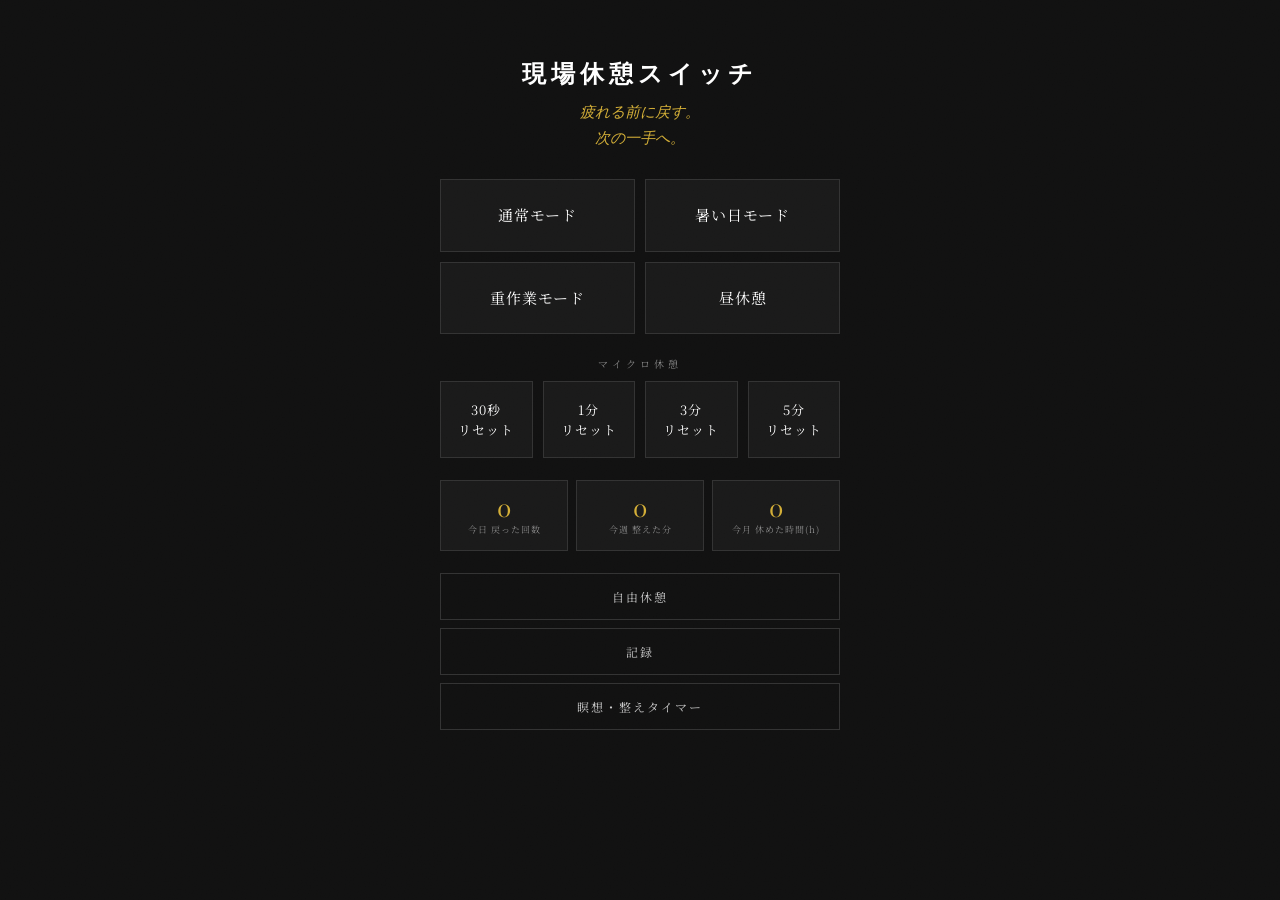
==== commit 72bd3bee: "Add files via upload" ====
--- a/index.html
+++ b/index.html
@@ -324,13 +324,21 @@
 .genba-preset-btn:hover{border-color:#D4AF37;color:#D4AF37;}
 
 .genba-time-label{font-size:10px;letter-spacing:4px;color:#888888;text-transform:uppercase;margin-bottom:12px;}
-.genba-time-row{display:flex;gap:10px;width:100%;max-width:360px;}
+.genba-time-row{display:flex;flex-wrap:wrap;gap:10px;width:100%;max-width:360px;}
 .genba-time-btn{
-  flex:1;padding:18px 8px;background:#1a1a1a;border:1px solid #333333;
+  flex:1 1 28%;padding:18px 8px;background:#1a1a1a;border:1px solid #333333;
   color:#ffffff;font-family:'Playfair Display',serif;font-size:18px;
   cursor:pointer;transition:all 0.2s;
 }
 .genba-time-btn:hover{border-color:#D4AF37;color:#D4AF37;background:rgba(212,175,55,0.06);}
+.genba-home-grid.four{grid-template-columns:1fr 1fr 1fr 1fr;}
+.genba-custom-row{display:flex;gap:10px;width:100%;max-width:360px;margin-top:12px;align-items:stretch;}
+.genba-custom-input{
+  width:80px;flex:0 0 80px;padding:14px 10px;background:#1a1a1a;border:1px solid #333333;
+  color:#ffffff;font-size:18px;text-align:center;
+}
+.genba-custom-input:focus{outline:none;border-color:#D4AF37;}
+.genba-custom-btn{flex:1;font-size:15px;font-family:inherit;}
 
 /* BREAK SESSION */
 #breakSession{padding:24px;}
@@ -423,7 +431,8 @@
 
   <div class="genba-home-section">
     <div class="genba-home-label">マイクロ休憩</div>
-    <div class="genba-home-grid three">
+    <div class="genba-home-grid four">
+      <button class="genba-home-btn small" onclick="openMicroSetup(0.5)">30秒<br>リセット</button>
       <button class="genba-home-btn small" onclick="openMicroSetup(1)">1分<br>リセット</button>
       <button class="genba-home-btn small" onclick="openMicroSetup(3)">3分<br>リセット</button>
       <button class="genba-home-btn small" onclick="openMicroSetup(5)">5分<br>リセット</button>
@@ -592,6 +601,13 @@
     ♪ &nbsp;自然音 — OFF
   </div>
 
+  <div class="session-note">
+    深く入る場合はスマホ標準アラームとの併用を推奨します。
+  </div>
+  <div class="session-note warn wake-lock-note" style="display:none;">
+    この端末は画面消灯防止に対応していません。スマホ標準アラームを併用してください。
+  </div>
+
   <div class="session-actions" style="margin-top:28px;">
     <button class="s-btn" id="pauseBtn" onclick="togglePause()">一旦止める</button>
     <button class="s-btn gold" onclick="cancelSession()">終了</button>
@@ -682,10 +698,16 @@
 
   <div class="genba-time-label">休憩時間</div>
   <div class="genba-time-row">
+    <button class="genba-time-btn" onclick="startBreak(3)">3分</button>
     <button class="genba-time-btn" onclick="startBreak(5)">5分</button>
     <button class="genba-time-btn" onclick="startBreak(10)">10分</button>
     <button class="genba-time-btn" onclick="startBreak(15)">15分</button>
     <button class="genba-time-btn" onclick="startBreak(20)">20分</button>
+    <button class="genba-time-btn" onclick="startBreak(30)">30分</button>
+  </div>
+  <div class="genba-custom-row">
+    <input type="number" id="freeBreakCustom" class="genba-custom-input" min="1" max="180" placeholder="分">
+    <button class="genba-time-btn genba-custom-btn" onclick="startFreeBreakCustom()">自由入力でスタート</button>
   </div>
 </div>
 
@@ -750,6 +772,8 @@
 let totalSeconds = 0;
 let remainingSeconds = 0;
 let isPaused = false;
+let sessionEndTime = 0;    // 終了予定の絶対時刻（Date.now()基準, ms）
+let pausedRemainingMs = 0; // 一時停止時点での残りミリ秒
 let wakeLock = null;
 let wakeLockUnsupported = false;
 let soundOn = false;
@@ -1349,6 +1373,8 @@
   totalSeconds = unit === 'secs' ? value : value * 60;
   remainingSeconds = totalSeconds;
   isPaused = false;
+  pausedRemainingMs = 0;
+  sessionEndTime = Date.now() + totalSeconds * 1000;
 
   document.getElementById('sessionModeName').textContent = `${label}${value}${unit === 'secs' ? '秒' : '分'}`;
   document.getElementById('sessionOneLine').textContent = MODE_CONTENT[label] || '整える';
@@ -1366,17 +1392,29 @@
   soundEl.textContent = soundOn ? '♪  自然音 — ON' : '♪  自然音 — OFF';
   if (soundOn) startNoise();
 
+  requestWakeLock();
+
   if (currentTimer) clearInterval(currentTimer);
   currentTimer = setInterval(tick, 1000);
 }
 
+// 残り秒数を「終了予定の絶対時刻」から再計算する
+// setIntervalの間引き・スリープの影響を受けない
+function recalcRemaining() {
+  if (isPaused) return;
+  remainingSeconds = Math.max(0, Math.ceil((sessionEndTime - Date.now()) / 1000));
+}
+
 function tick() {
   if (isPaused) return;
-  remainingSeconds--;
+
+  const prevRemaining = remainingSeconds;
+  recalcRemaining();
   updateTimeDisplay();
   updateRing();
 
-  if (remainingSeconds <= 5 && remainingSeconds >= 1) {
+  // カウント音：5,4,3,2,1のいずれかを跨いだら鳴らす
+  if (remainingSeconds <= 5 && remainingSeconds >= 1 && remainingSeconds !== prevRemaining) {
     playBeep();
   }
 
@@ -1384,6 +1422,27 @@
     clearInterval(currentTimer);
     currentTimer = null;
     finishSession();
+  }
+}
+
+// ===== 復帰時の残り時間再計算（瞑想セッション・画面消灯・バックグラウンド対策） =====
+function handleSessionReturnToForeground() {
+  if (!document.getElementById('session').classList.contains('active')) return;
+  if (currentTimer === null && !isPaused) return; // すでに終了済み
+  if (isPaused) return;
+
+  recalcRemaining();
+  updateTimeDisplay();
+  updateRing();
+
+  if (remainingSeconds <= 0) {
+    if (currentTimer) { clearInterval(currentTimer); currentTimer = null; }
+    finishSession();
+    return;
+  }
+
+  if (!wakeLock && !wakeLockUnsupported) {
+    requestWakeLock();
   }
 }
 
@@ -1402,6 +1461,13 @@
 
 function togglePause() {
   isPaused = !isPaused;
+
+  if (isPaused) {
+    pausedRemainingMs = Math.max(0, sessionEndTime - Date.now());
+  } else {
+    sessionEndTime = Date.now() + pausedRemainingMs;
+  }
+
   document.getElementById('pauseBtn').textContent = isPaused ? '再開する' : '一旦止める';
   document.getElementById('timerState').textContent = isPaused ? '一時停止中' : '進行中';
 }
@@ -1410,12 +1476,14 @@
   if (currentTimer) clearInterval(currentTimer);
   currentTimer = null;
   stopAllAudio();
+  releaseWakeLock();
   goMeditation();
 }
 
 async function finishSession() {
   playFinishBell();
   stopAllAudio();
+  releaseWakeLock();
 
   // 履歴保存
   const durLabel = currentModeUnit === 'secs' ? `${currentModeValue}秒` : `${currentModeValue}分`;
@@ -1586,17 +1654,24 @@
   lunch: {
     title: '昼休憩',
     options: [
+      { workMin: 0, breakMin: 30 },
+      { workMin: 0, breakMin: 35 },
+      { workMin: 0, breakMin: 40 },
       { workMin: 0, breakMin: 45 },
+      { workMin: 0, breakMin: 50 },
+      { workMin: 0, breakMin: 55 },
       { workMin: 0, breakMin: 60 },
     ],
     checklist: ['食事', '水分', '塩分', '10分目を閉じる', '午後の一手だけ確認'],
+    allowCustom: true,
   },
 };
 
 const MICRO_RESETS = {
-  1: { title: '1分リセット', checklist: ['水を飲む', '肩を回す', '手首を振る', '遠くを見る', '鼻呼吸3回', '次の一手だけ確認'] },
-  3: { title: '3分リセット', checklist: ['水分補給', '首肩を動かす', '股関節を動かす', '目を休める', '呼吸を整える'] },
-  5: { title: '5分リセット', checklist: ['座る', '水分補給', '腰を動かす', '肩を抜く', '目を閉じる', '次の一手確認'] },
+  0.5: { title: '30秒リセット', label: '30秒', checklist: ['目を閉じる', '鼻呼吸', '肩を抜く', 'スマホから離れる', '仕事へ戻る準備'] },
+  1: { title: '1分リセット', label: '1分', checklist: ['水を飲む', '肩を回す', '手首を振る', '遠くを見る', '鼻呼吸3回', '次の一手だけ確認'] },
+  3: { title: '3分リセット', label: '3分', checklist: ['水分補給', '首肩を動かす', '股関節を動かす', '目を休める', '呼吸を整える'] },
+  5: { title: '5分リセット', label: '5分', checklist: ['座る', '水分補給', '腰を動かす', '肩を抜く', '目を閉じる', '次の一手確認'] },
 };
 
 // 休憩終了時のランダム文言（連続防止）
@@ -1648,6 +1723,15 @@
   startGenbaBreak(minutes, '休憩中', ['鼻呼吸', '肩の力を抜く', '目を閉じる'], action, 'break');
 }
 
+// 自由休憩：分を自由入力してスタート
+function startFreeBreakCustom() {
+  const el = document.getElementById('freeBreakCustom');
+  let min = parseInt(el?.value, 10);
+  if (isNaN(min) || min < 1) { el?.focus(); return; }
+  if (min > 180) min = 180;
+  startBreak(min);
+}
+
 // --- 現場休憩スイッチ：モード選択（通常/暑い日/重作業/昼休憩/マイクロ） ---
 let currentGenbaModeKey = null;
 let currentGenbaMicroMinutes = null;
@@ -1687,7 +1771,41 @@
     optWrap.appendChild(btn);
   });
 
+  // 自由入力（昼休憩など）：分を直接指定できる欄を追加
+  if (mode.allowCustom) {
+    const row = document.createElement('div');
+    row.className = 'genba-custom-row';
+
+    const inp = document.createElement('input');
+    inp.type = 'number';
+    inp.min = '1';
+    inp.max = '180';
+    inp.placeholder = '分';
+    inp.className = 'genba-custom-input';
+    inp.id = 'genbaModeCustom';
+
+    const cbtn = document.createElement('button');
+    cbtn.className = 'genba-time-btn genba-custom-btn';
+    cbtn.textContent = '自由入力でスタート';
+    cbtn.onclick = () => startGenbaModeCustom(key);
+
+    row.appendChild(inp);
+    row.appendChild(cbtn);
+    optWrap.appendChild(row);
+  }
+
   showScreen('genbaModeSelect');
+}
+
+// 昼休憩などの自由入力スタート
+function startGenbaModeCustom(key) {
+  const mode = GENBA_MODES[key];
+  if (!mode) return;
+  const el = document.getElementById('genbaModeCustom');
+  let min = parseInt(el?.value, 10);
+  if (isNaN(min) || min < 1) { el?.focus(); return; }
+  if (min > 180) min = 180;
+  startGenbaBreak(min, mode.title, mode.checklist, getGenbaNextAction(), 'genba');
 }
 
 function startGenbaModeBreak(key, optIndex) {
@@ -1714,7 +1832,7 @@
   optWrap.textContent = '';
   const btn = document.createElement('button');
   btn.className = 'genba-time-btn genba-mode-opt';
-  btn.textContent = `${minutes}分でスタート`; // textContentで安全
+  btn.textContent = `${reset.label}でスタート`; // textContentで安全
   btn.onclick = () => startMicroReset(minutes);
   optWrap.appendChild(btn);
 
@@ -1821,10 +1939,17 @@
 document.addEventListener('visibilitychange', () => {
   if (document.visibilityState === 'visible') {
     handleBreakReturnToForeground();
+    handleSessionReturnToForeground();
   }
 });
-window.addEventListener('focus', handleBreakReturnToForeground);
-window.addEventListener('pageshow', handleBreakReturnToForeground);
+window.addEventListener('focus', () => {
+  handleBreakReturnToForeground();
+  handleSessionReturnToForeground();
+});
+window.addEventListener('pageshow', () => {
+  handleBreakReturnToForeground();
+  handleSessionReturnToForeground();
+});
 
 function showBreakWarning() {
   // localStorageからも復元できるようにする（画面消灯・復帰後も消えない）
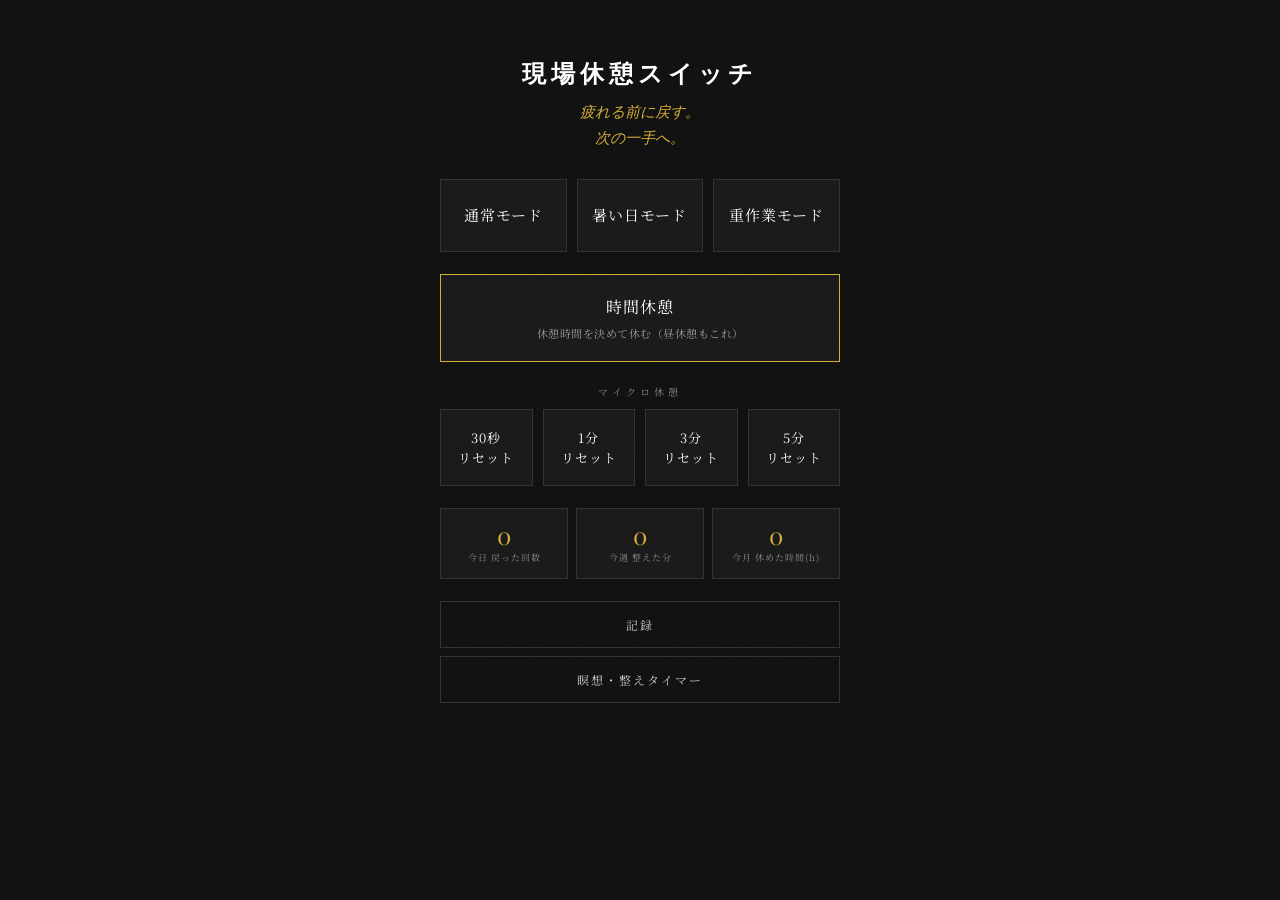
==== commit daaf6170: "Add files via upload" ====
--- a/index.html
+++ b/index.html
@@ -65,6 +65,11 @@
 }
 .genba-home-btn:hover{border-color:#D4AF37;color:#D4AF37;background:rgba(212,175,55,0.06);}
 .genba-home-btn.small{padding:18px 4px;font-size:13px;}
+.genba-home-btn.wide{width:100%;padding:20px 8px;font-size:16px;border-color:#D4AF37;}
+.genba-btn-sub{display:block;margin-top:6px;font-size:11px;color:#999999;letter-spacing:0.5px;}
+.genba-time-main{max-width:300px;margin-top:8px;}
+.genba-time-main .genba-custom-input{flex:0 0 110px;width:110px;font-size:22px;}
+.genba-time-main .genba-custom-btn{font-size:18px;}
 
 .genba-home-stats{
   width:100%;max-width:400px;
@@ -421,12 +426,15 @@
   </div>
 
   <div class="genba-home-section">
-    <div class="genba-home-grid">
+    <div class="genba-home-grid three">
       <button class="genba-home-btn" onclick="openGenbaMode('normal')">通常モード</button>
       <button class="genba-home-btn" onclick="openGenbaMode('hot')">暑い日モード</button>
       <button class="genba-home-btn" onclick="openGenbaMode('heavy')">重作業モード</button>
-      <button class="genba-home-btn" onclick="openGenbaMode('lunch')">昼休憩</button>
-    </div>
+    </div>
+  </div>
+
+  <div class="genba-home-section">
+    <button class="genba-home-btn wide" onclick="openBreakSetup()">時間休憩<br><span class="genba-btn-sub">休憩時間を決めて休む（昼休憩もこれ）</span></button>
   </div>
 
   <div class="genba-home-section">
@@ -442,7 +450,6 @@
   <div class="genba-home-stats" id="genbaHomeStats"></div>
 
   <div class="genba-home-links">
-    <button class="genba-link-btn" onclick="openBreakSetup()">自由休憩</button>
     <button class="genba-link-btn" onclick="renderHistory();showScreen('history')">記録</button>
     <button class="genba-link-btn" onclick="showScreen('meditation')">瞑想・整えタイマー</button>
   </div>
@@ -683,31 +690,17 @@
     <span class="arrow">←</span> 戻る
   </div>
 
-  <div class="genba-title">休憩</div>
-  <div class="genba-sub">休憩後、最初にやることを決めておく</div>
+  <div class="genba-title">時間休憩</div>
+  <div class="genba-sub">休憩は、時間を決めないと終わらない</div>
 
   <div class="genba-input-wrap">
-    <input type="text" id="nextActionInput" class="genba-input" placeholder="例：ボードを1枚貼る" maxlength="40">
-    <div class="genba-presets">
-      <button class="genba-preset-btn" onclick="setNextAction('間柱を入れる')">間柱を入れる</button>
-      <button class="genba-preset-btn" onclick="setNextAction('ボードを1枚貼る')">ボードを1枚貼る</button>
-      <button class="genba-preset-btn" onclick="setNextAction('墨出しをする')">墨出しをする</button>
-      <button class="genba-preset-btn" onclick="setNextAction('次の一手だけ見る')">次の一手だけ見る</button>
-    </div>
-  </div>
-
-  <div class="genba-time-label">休憩時間</div>
-  <div class="genba-time-row">
-    <button class="genba-time-btn" onclick="startBreak(3)">3分</button>
-    <button class="genba-time-btn" onclick="startBreak(5)">5分</button>
-    <button class="genba-time-btn" onclick="startBreak(10)">10分</button>
-    <button class="genba-time-btn" onclick="startBreak(15)">15分</button>
-    <button class="genba-time-btn" onclick="startBreak(20)">20分</button>
-    <button class="genba-time-btn" onclick="startBreak(30)">30分</button>
-  </div>
-  <div class="genba-custom-row">
-    <input type="number" id="freeBreakCustom" class="genba-custom-input" min="1" max="180" placeholder="分">
-    <button class="genba-time-btn genba-custom-btn" onclick="startFreeBreakCustom()">自由入力でスタート</button>
+    <input type="text" id="nextActionInput" class="genba-input" placeholder="休憩後の最初の一手（例：ボードを1枚貼る）" maxlength="40">
+  </div>
+
+  <div class="genba-time-label">休憩時間を決める</div>
+  <div class="genba-custom-row genba-time-main">
+    <input type="number" id="freeBreakCustom" class="genba-custom-input" min="1" max="180" placeholder="分" inputmode="numeric">
+    <button class="genba-time-btn genba-custom-btn" onclick="startFreeBreakCustom()">開始</button>
   </div>
 </div>
 
@@ -1651,20 +1644,6 @@
     checklist: ['水分補給', '腰を伸ばす', '深呼吸', '次の一手だけ確認'],
     note: 'ボード貼り・床貼り・荷揚げ・長時間中腰・集中作業向け',
   },
-  lunch: {
-    title: '昼休憩',
-    options: [
-      { workMin: 0, breakMin: 30 },
-      { workMin: 0, breakMin: 35 },
-      { workMin: 0, breakMin: 40 },
-      { workMin: 0, breakMin: 45 },
-      { workMin: 0, breakMin: 50 },
-      { workMin: 0, breakMin: 55 },
-      { workMin: 0, breakMin: 60 },
-    ],
-    checklist: ['食事', '水分', '塩分', '10分目を閉じる', '午後の一手だけ確認'],
-    allowCustom: true,
-  },
 };
 
 const MICRO_RESETS = {
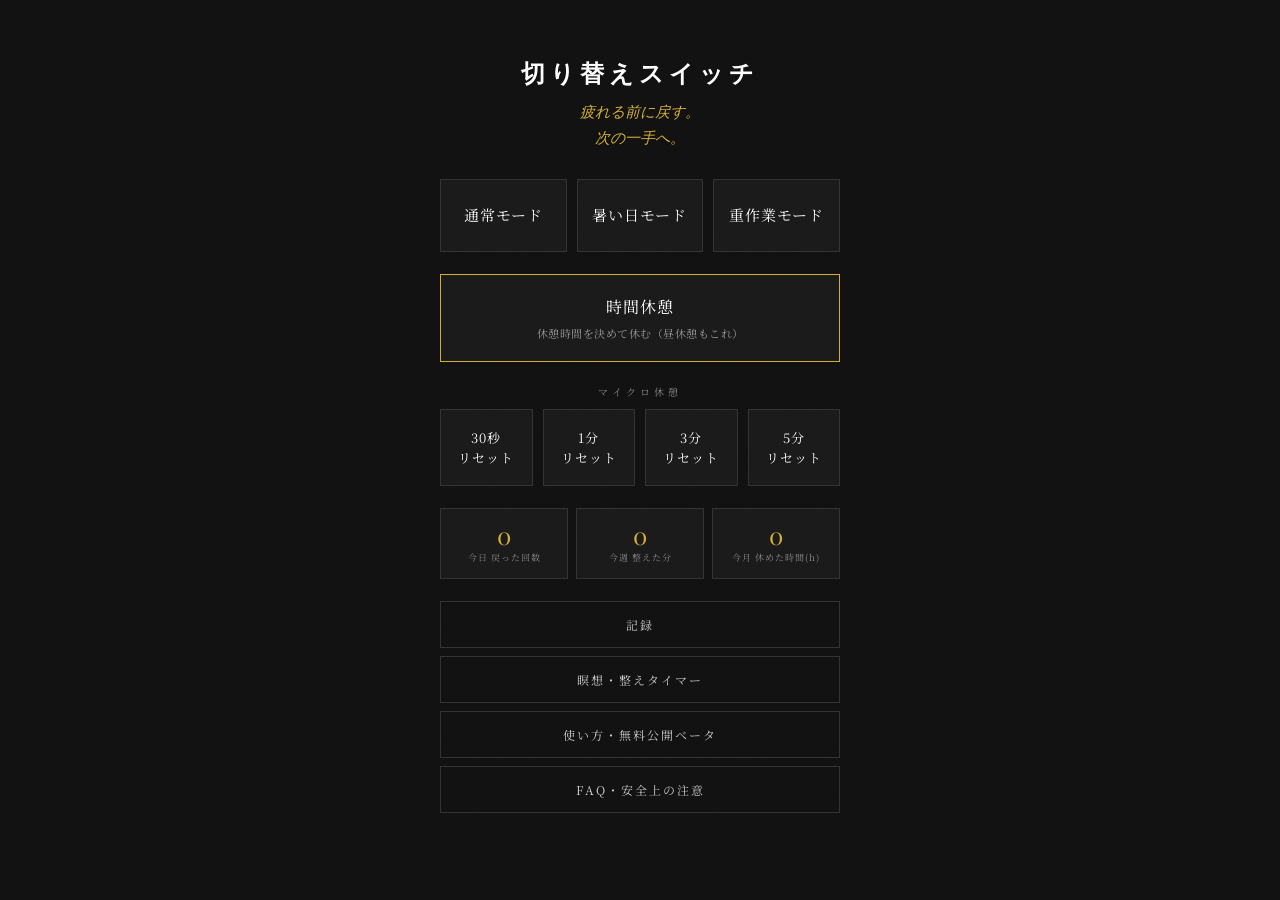
==== commit f1ed9e57: "feat: add free beta sales readiness pages" ====
--- a/index.html
+++ b/index.html
@@ -3,13 +3,13 @@
 <head>
 <meta charset="UTF-8">
 <meta name="viewport" content="width=device-width, initial-scale=1.0">
-<title>現場休憩スイッチ</title>
+<title>切り替えスイッチ</title>
 <link rel="manifest" href="manifest.json">
 <meta name="theme-color" content="#111111">
 <link rel="apple-touch-icon" href="icons/icon-192.png">
 <meta name="apple-mobile-web-app-capable" content="yes">
 <meta name="apple-mobile-web-app-status-bar-style" content="black-translucent">
-<meta name="apple-mobile-web-app-title" content="現場休憩スイッチ">
+<meta name="apple-mobile-web-app-title" content="切り替えスイッチ">
 <link href="https://fonts.googleapis.com/css2?family=Playfair+Display:ital,wght@0,400;0,700;1,400&family=Cormorant+Garamond:ital,wght@0,300;0,400;1,300&family=Noto+Serif+JP:wght@200;300;400&display=swap" rel="stylesheet">
 <style>
 *{margin:0;padding:0;box-sizing:border-box;-webkit-tap-highlight-color:transparent}
@@ -87,9 +87,9 @@
 
 .genba-home-links{width:100%;max-width:400px;display:flex;flex-direction:column;gap:8px;}
 .genba-link-btn{
-  padding:14px;background:transparent;border:1px solid #333333;
+  display:block;padding:14px;background:transparent;border:1px solid #333333;
   color:#cccccc;font-family:'Noto Serif JP',serif;font-size:12px;
-  letter-spacing:2px;cursor:pointer;transition:all 0.2s;
+  letter-spacing:2px;cursor:pointer;transition:all 0.2s;text-decoration:none;text-align:center;
 }
 .genba-link-btn:hover{border-color:#D4AF37;color:#D4AF37;}
 .logo{font-family:'Playfair Display',serif;font-size:13px;letter-spacing:8px;color:var(--gold);text-transform:uppercase;opacity:0.7;margin-bottom:24px;}
@@ -418,10 +418,10 @@
 <div class="ambient"></div>
 <div id="app">
 
-<!-- ===== HOME (現場休憩スイッチ) ===== -->
+<!-- ===== HOME (切り替えスイッチ) ===== -->
 <div id="home" class="screen active genba">
   <div class="genba-home-header">
-    <div class="genba-home-title">現場休憩スイッチ</div>
+    <div class="genba-home-title">切り替えスイッチ</div>
     <div class="genba-home-sub">疲れる前に戻す。<br>次の一手へ。</div>
   </div>
 
@@ -452,6 +452,8 @@
   <div class="genba-home-links">
     <button class="genba-link-btn" onclick="renderHistory();showScreen('history')">記録</button>
     <button class="genba-link-btn" onclick="showScreen('meditation')">瞑想・整えタイマー</button>
+    <a class="genba-link-btn" href="start.html">使い方・無料公開ベータ</a>
+    <a class="genba-link-btn" href="faq.html">FAQ・安全上の注意</a>
   </div>
 </div>
 
